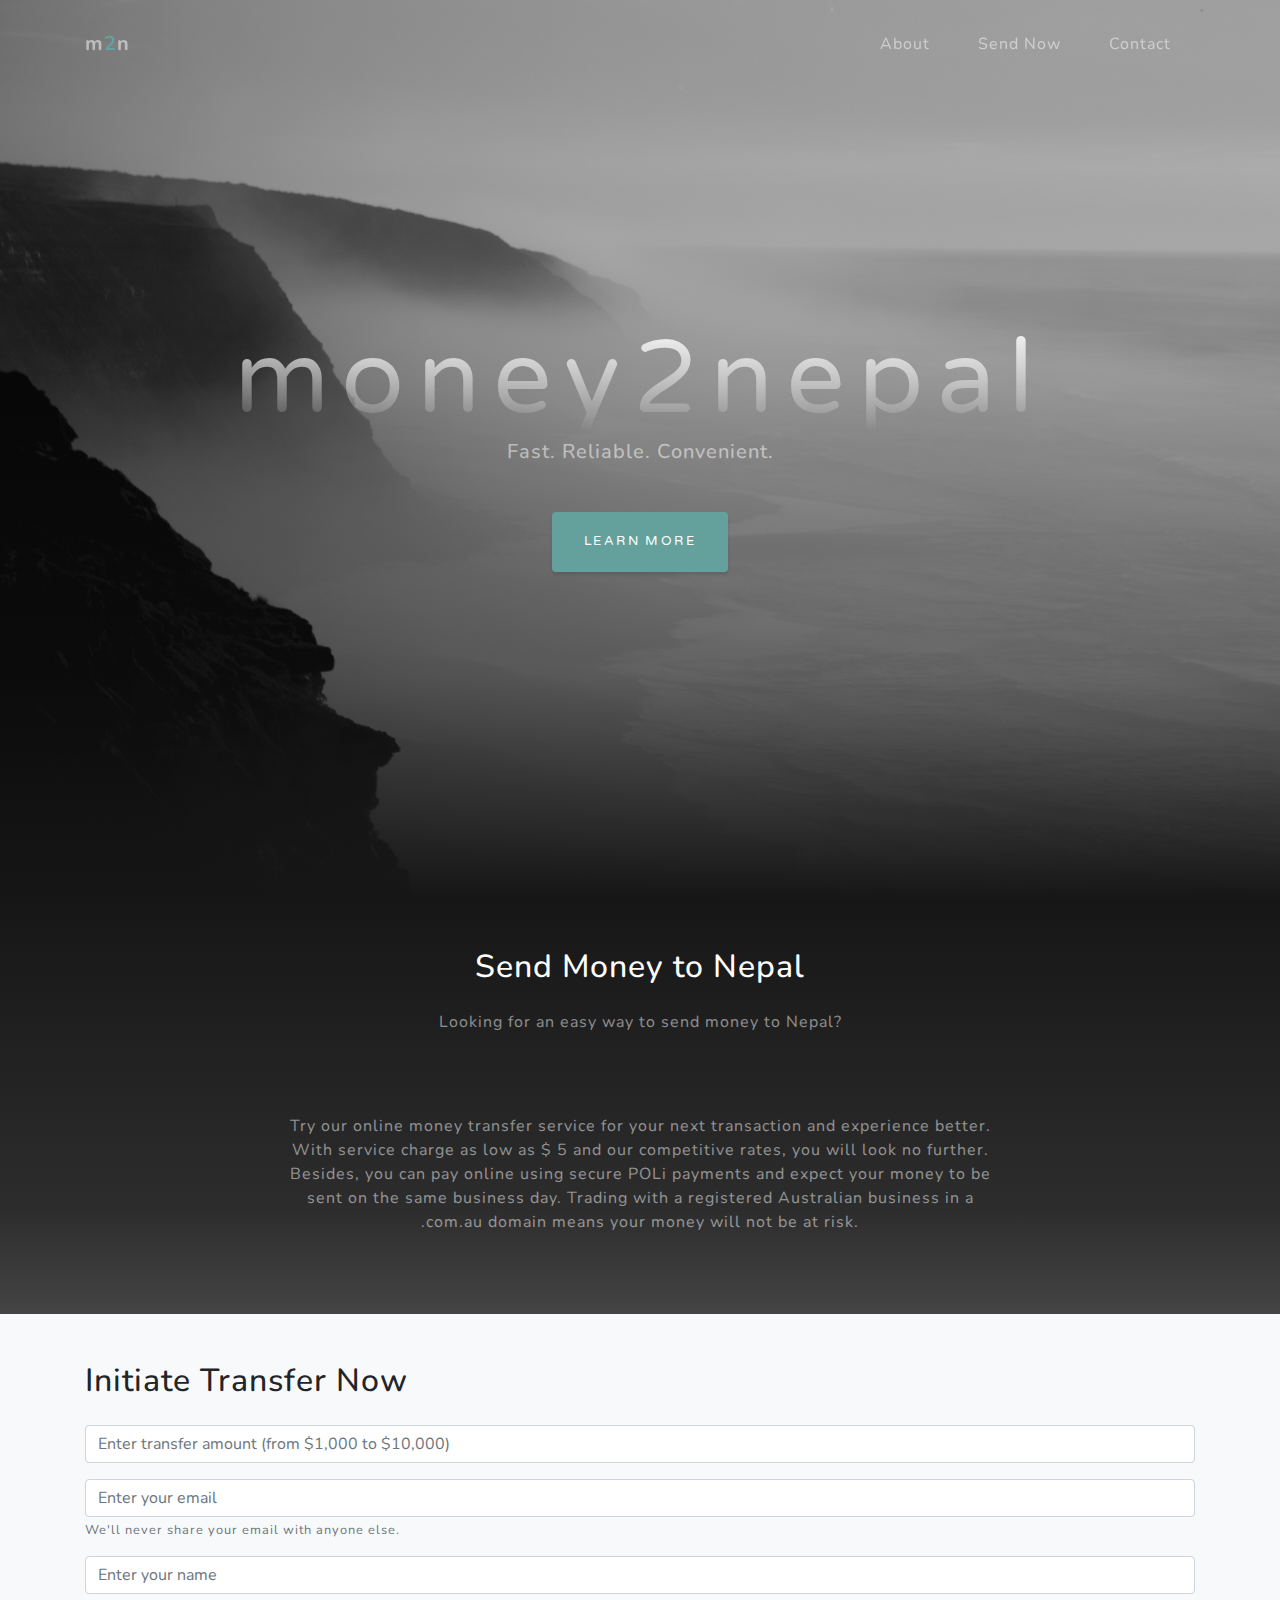
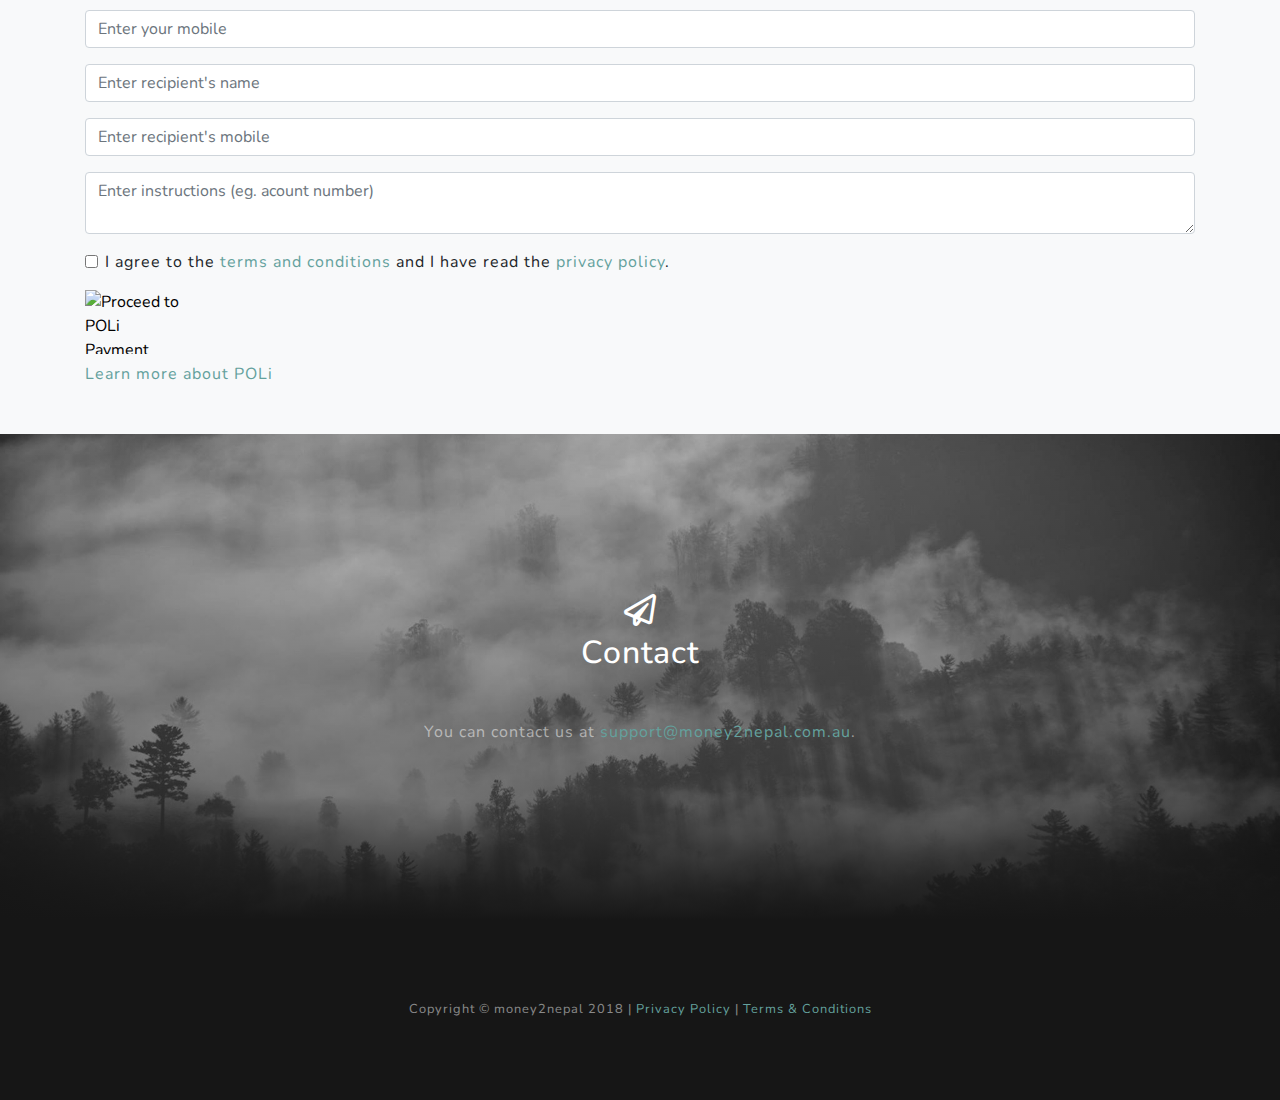
==== index.html @ 08f30dd0 "Order complete modal with order details displayed." ====
<!DOCTYPE html>
<html lang="en">

<head>

  <meta charset="utf-8">
  <meta name="viewport" content="width=device-width, initial-scale=1, shrink-to-fit=no">
  <meta name="description" content="">
  <meta name="author" content="">
  <title>money2nepal - Send money online</title>

  <!-- Bootstrap core CSS -->
  <link href="vendor/bootstrap/css/bootstrap.min.css" rel="stylesheet">

  <!-- Custom fonts for this template -->
  <link href="vendor/fontawesome-free/css/all.min.css" rel="stylesheet">
  <link href="https://fonts.googleapis.com/css?family=Varela+Round" rel="stylesheet">
  <link href="https://fonts.googleapis.com/css?family=Nunito:200,200i,300,300i,400,400i,600,600i,700,700i,800,800i,900,900i"
    rel="stylesheet">

  <!-- Custom styles for this template -->
  <link href="css/grayscale.min.css" rel="stylesheet">

</head>

<body id="page-top">

  <!-- Navigation -->
  <nav class="navbar navbar-expand-lg navbar-light fixed-top" id="mainNav">
    <div class="container">
      <a class="navbar-brand js-scroll-trigger" href="#page-top">m<span class="text-primary">2</span>n</a>
      <button class="navbar-toggler navbar-toggler-right" type="button" data-toggle="collapse" data-target="#navbarResponsive"
        aria-controls="navbarResponsive" aria-expanded="false" aria-label="Toggle navigation">
        Menu
        <i class="fas fa-bars"></i>
      </button>
      <div class="collapse navbar-collapse" id="navbarResponsive">
        <ul class="navbar-nav ml-auto">
          <li class="nav-item">
            <a class="nav-link js-scroll-trigger" href="#about">About</a>
          </li>
          <li class="nav-item">
            <a class="nav-link js-scroll-trigger" href="#sendnow">Send Now</a>
          </li>
          <li class="nav-item">
            <a class="nav-link js-scroll-trigger" href="#signup">Contact</a>
          </li>
        </ul>
      </div>
    </div>
  </nav>

  <!-- Header -->
  <header class="masthead">
    <div class="container d-flex h-100 align-items-center">
      <div class="mx-auto text-center">
        <h1 class="mx-auto my-0">money2nepal</h1>
        <h2 class="text-white-50 mx-auto mt-2 mb-5">Fast. Reliable. Convenient.</h2>
        <a href="#about" class="btn btn-primary js-scroll-trigger">Learn More</a>
      </div>
    </div>
  </header>

  <!-- About Section -->
  <section id="about" class="about-section text-center">
    <div class="container">
      <div class="row">
        <div class="col-lg-8 mx-auto">
          <h2 class="text-white mb-4">Send Money to Nepal</h2>
          <p class="text-white-50">Looking for an easy way to send money to Nepal?</p>
          <p class="text-white-50">Try our online money transfer service for your next transaction and experience better. With service charge as low
            as $
            <span id="serviceCharge"></span> and our competitive rates, you will look no further. Besides, you can pay online using secure POLi payments
            and expect your money to be sent on the same business day. Trading with a registered Australian business in a
            .com.au domain means your money will not be at risk.</p>
        </div>
      </div>
    </div>
  </section>

  <!-- Projects Section -->
  <section id="sendnow" class="projects-section bg-light">
    <div class="container">
      <h2 class="mb-4">Initiate Transfer Now</h2>
      <form id="transferForm" action="#">
        <div class="form-group">
          <!-- <label for="amount">Transfer amount (AUD)</label> -->
          <input type="number" required="Please enter the transfer amount." class="form-control" id="amount" aria-describedby="amountHelp"
            placeholder="Enter transfer amount (from $1,000 to $10,000)" min="1000" max="10000">
          <small id="amountHelp" class="form-text text-muted"></small>
        </div>
        <div class="form-group">
          <!-- <label for="email">Your email address</label> -->
          <input type="email" required="Please enter your email." class="form-control" id="email" aria-describedby="emailHelp" placeholder="Enter your email">
          <small id="emailHelp" class="form-text text-muted">We'll never share your email with anyone else.</small>
        </div>
        <div class="form-group">
          <!-- <label for="name">Your name</label> -->
          <input type="text" required="Please enter your name." class="form-control" id="name" placeholder="Enter your name">
        </div>
        <div class="form-group">
          <!-- <label for="mobile">Your mobile number</label> -->
          <input type="text" class="form-control" id="mobile" placeholder="Enter your mobile" required="Please enter your mobile."
            pattern="\d{10}" title="Mobile number must be 10 digits long.">
        </div>
        <div class="form-group">
          <!-- <label for="recipientName">Recipient name</label> -->
          <input type="text" required="Please enter recipient's name." class="form-control" id="recipientName" placeholder="Enter recipient's name">
        </div>
        <div class="form-group">
          <!-- <label for="recipientMobile">Recipient mobile number</label> -->
          <input type="text" class="form-control" id="recipientMobile" placeholder="Enter recipient's mobile" required="Please enter recipient's number."
            pattern="\d{10}" title="Mobile number must be 10 digits long.">
        </div>
        <div class="form-group">
          <!-- <label for="instructions">Transfer instructions (e.g. account number)</label> -->
          <textarea class="form-control" id="instructions" placeholder="Enter instructions (eg. acount number)"></textarea>
        </div>
        <div class="form-check mb-3">
          <input type="checkbox" class="form-check-input" id="declaration" required>
          <label class="form-check-label" for="declaration">I agree to the
            <a href="terms-and-conditions.html">terms and conditions</a>
            and I have read the
            <a href="privacy-policy.html">privacy policy</a>.</label>
        </div>
        <!-- <div class="form-group">
                <label class="image-radio">
                  <input type="radio" name="image_radio" value="2">
                  <img class="img-responsive" src="https://resources.apac.paywithpoli.com/poli-logo-37.png" width="79" height="50">
                </label>
              </div> -->
        <input id="buttonPOLi" class="zoom" type="image" src="https://resources.apac.paywithpoli.com/poli-logo-37.png" width="100"
          height="64" title="Proceed to POLi Payment" alt="Proceed to POLi Payment" />
        <br>
        <a href="https://www.polipayments.com/buy">Learn more about POLi</a>
      </form>
    </div>
  </section>

  <!-- Signup Section -->
  <section id="signup" class="signup-section">
    <div class="container">
      <div class="row">
        <div class="col-md-10 col-lg-8 mx-auto text-center">
          <i class="far fa-paper-plane fa-2x mb-2 text-white"></i>
          <h2 class="text-white mb-5">Contact</h2>
          <p class="text-white-50">You can contact us at
            <a href="mailto:support@money2nepal.com.au?Subject=Enquiry">support@money2nepal.com.au</a>.
          </p>
        </div>
      </div>
    </div>
  </section>

  <!-- Footer -->
  <footer class="bg-black small text-center text-white-50">
    <div class="container">
      Copyright &copy; money2nepal 2018 |
      <a href="privacy-policy.html">Privacy Policy</a>
      |
      <a href="terms-and-conditions.html">Terms &amp; Conditions</a>
    </div>
  </footer>


  <div class="modal" id="modalConfirmPayment" tabindex="-1" role="dialog">
    <div class="modal-dialog" role="document">
      <div class="modal-content">
        <div class="modal-header">
          <h5 class="modal-title">Review &amp; Confirm</h5>
          <button type="button" class="close" data-dismiss="modal" aria-label="Close">
            <span aria-hidden="true">&times;</span>
          </button>
        </div>
        <div class="modal-body">
          <h6>Transfer details:</h6>
          <ul>
            <li>
              <strong>Amount: </strong>
              <span class="reviewAmount"></span>
            </li>
            <li>
              <strong>Service Charge: </strong>
              <span class="reviewServiceCharge"></span>
            </li>
            <li>
              <strong>Rate: </strong>
              <span class="reviewRate"></span>
            </li>
            <li>
              <strong>Total: </strong>
              <span class="reviewTotal"></span>
            </li>
            <li>
              <strong>Sender: </strong>
              <span class="reviewName"></span>
            </li>
            <li>
              <strong>Sender mobile: </strong>
              <span class="reviewMobile"></span>
            </li>
            <li>
              <strong>Recipient: </strong>
              <span class="reviewRecipientName"></span>
            </li>
            <li>
              <strong>Recipient mobile: </strong>
              <span class="reviewRecipientMobile"></span>
            </li>
            <li>
              <strong>Instructions: </strong>
              <span class="reviewInstructions"></span>
            </li>
          </ul>
          <p>We will now take you to POLi payment to finalise the transaction.</p>
        </div>
        <div class="modal-footer">
          <button type="button" class="btn btn-primary" data-dismiss="modal" id="buttonPay">Proceed to Payment</button>
          <button type="button" class="btn btn-secondary" data-dismiss="modal" id="buttonCancelPay">Cancel</button>
        </div>
      </div>
    </div>
  </div>

  <div class="modal" id="modalPleaseWait" tabindex="-1" role="dialog" data-backdrop="static" data-keyboard="false">
    <div class="modal-dialog" role="document">
      <div class="modal-content">
        <div class="modal-header">
          <h5 class="modal-title">Please wait...</h5>
        </div>
        <div class="modal-body">
          <div class="loader" role="alert" aria-label="Loading spinner"></div>
        </div>
      </div>
    </div>
  </div>

  <div class="modal" id="modalOrderComplete" tabindex="-1" role="dialog" data-backdrop="static" data-keyboard="false">
    <div class="modal-dialog" role="document">
      <div class="modal-content">
        <div class="modal-header">
          <h5 class="modal-title">Order Complete</h5>
          <button type="button" class="close" data-dismiss="modal" aria-label="Close">
            <span aria-hidden="true">&times;</span>
          </button>
        </div>
        <div class="modal-body">
          <p>Thank you for your transaction with us. We will contact you shortly with an update.</p>
          <h6>Order details:</h6>
          <ul>
            <li>
              <strong>Order Receipt Number: </strong>
              <span class="reviewReceiptNumber"></span>
            </li>
            <li>
              <strong>Amount: </strong>
              <span class="reviewAmount"></span>
            </li>
            <li>
              <strong>Service Charge: </strong>
              <span class="reviewServiceCharge"></span>
            </li>
            <li>
              <strong>Rate: </strong>
              <span class="reviewRate"></span>
            </li>
            <li>
              <strong>Total: </strong>
              <span class="reviewTotal"></span>
            </li>
            <li>
              <strong>Sender: </strong>
              <span class="reviewName"></span>
            </li>
            <li>
              <strong>Sender mobile: </strong>
              <span class="reviewMobile"></span>
            </li>
            <li>
              <strong>Recipient: </strong>
              <span class="reviewRecipientName"></span>
            </li>
            <li>
              <strong>Recipient mobile: </strong>
              <span class="reviewRecipientMobile"></span>
            </li>
            <li>
              <strong>Instructions: </strong>
              <span class="reviewInstructions"></span>
            </li>
          </ul>
        </div>
        <div class="modal-footer">
          <button type="button" class="btn btn-primary" data-dismiss="modal">Ok</button>
        </div>
      </div>
    </div>
  </div>

  <div class="modal" id="modalFailure" tabindex="-1" role="dialog" data-backdrop="static" data-keyboard="false">
    <div class="modal-dialog" role="document">
      <div class="modal-content">
        <div class="modal-header">
          <h5 class="modal-title">Payment Failed</h5>
          <button type="button" class="close" data-dismiss="modal" aria-label="Close">
            <span aria-hidden="true">&times;</span>
          </button>
        </div>
        <div class="modal-body">
          <p>Sorry, we noticed that the payment has failed. We would be so happy if you tried again.</p>
        </div>
        <div class="modal-footer">
          <button type="button" class="btn btn-primary" data-dismiss="modal">Ok</button>
        </div>
      </div>
    </div>
  </div>

  <div class="modal" id="modalCancelled" tabindex="-1" role="dialog" data-backdrop="static" data-keyboard="false">
    <div class="modal-dialog" role="document">
      <div class="modal-content">
        <div class="modal-header">
          <h5 class="modal-title">Payment Cancelled</h5>
          <button type="button" class="close" data-dismiss="modal" aria-label="Close">
            <span aria-hidden="true">&times;</span>
          </button>
        </div>
        <div class="modal-body">
          <p>It seems like you cancelled the transaction. We hope you use our service in the future.</p>
        </div>
        <div class="modal-footer">
          <button type="button" class="btn btn-primary" data-dismiss="modal">Ok</button>
        </div>
      </div>
    </div>
  </div>

  <!-- Bootstrap core JavaScript -->
  <script src="vendor/jquery/jquery.min.js"></script>
  <script src="vendor/bootstrap/js/bootstrap.bundle.min.js"></script>

  <!-- Plugin JavaScript -->
  <script src="vendor/jquery-easing/jquery.easing.min.js"></script>

  <!-- Custom scripts for this template -->
  <script src="js/grayscale.min.js"></script>

</body>

</html>
---- vendor/fontawesome-free/css/all.min.css ----
/*!
 * Font Awesome Free 5.2.0 by @fontawesome - https://fontawesome.com
 * License - https://fontawesome.com/license (Icons: CC BY 4.0, Fonts: SIL OFL 1.1, Code: MIT License)
 */
.fa,.fab,.fal,.far,.fas{-moz-osx-font-smoothing:grayscale;-webkit-font-smoothing:antialiased;display:inline-block;font-style:normal;font-variant:normal;text-rendering:auto;line-height:1}.fa-lg{font-size:1.33333em;line-height:.75em;vertical-align:-.0667em}.fa-xs{font-size:.75em}.fa-sm{font-size:.875em}.fa-1x{font-size:1em}.fa-2x{font-size:2em}.fa-3x{font-size:3em}.fa-4x{font-size:4em}.fa-5x{font-size:5em}.fa-6x{font-size:6em}.fa-7x{font-size:7em}.fa-8x{font-size:8em}.fa-9x{font-size:9em}.fa-10x{font-size:10em}.fa-fw{text-align:center;width:1.25em}.fa-ul{list-style-type:none;margin-left:2.5em;padding-left:0}.fa-ul>li{position:relative}.fa-li{left:-2em;position:absolute;text-align:center;width:2em;line-height:inherit}.fa-border{border:.08em solid #eee;border-radius:.1em;padding:.2em .25em .15em}.fa-pull-left{float:left}.fa-pull-right{float:right}.fa.fa-pull-left,.fab.fa-pull-left,.fal.fa-pull-left,.far.fa-pull-left,.fas.fa-pull-left{margin-right:.3em}.fa.fa-pull-right,.fab.fa-pull-right,.fal.fa-pull-right,.far.fa-pull-right,.fas.fa-pull-right{margin-left:.3em}.fa-spin{animation:a 2s infinite linear}.fa-pulse{animation:a 1s infinite steps(8)}@keyframes a{0%{transform:rotate(0deg)}to{transform:rotate(1turn)}}.fa-rotate-90{-ms-filter:"progid:DXImageTransform.Microsoft.BasicImage(rotation=1)";transform:rotate(90deg)}.fa-rotate-180{-ms-filter:"progid:DXImageTransform.Microsoft.BasicImage(rotation=2)";transform:rotate(180deg)}.fa-rotate-270{-ms-filter:"progid:DXImageTransform.Microsoft.BasicImage(rotation=3)";transform:rotate(270deg)}.fa-flip-horizontal{-ms-filter:"progid:DXImageTransform.Microsoft.BasicImage(rotation=0, mirror=1)";transform:scaleX(-1)}.fa-flip-vertical{transform:scaleY(-1)}.fa-flip-horizontal.fa-flip-vertical,.fa-flip-vertical{-ms-filter:"progid:DXImageTransform.Microsoft.BasicImage(rotation=2, mirror=1)"}.fa-flip-horizontal.fa-flip-vertical{transform:scale(-1)}:root .fa-flip-horizontal,:root .fa-flip-vertical,:root .fa-rotate-90,:root .fa-rotate-180,:root .fa-rotate-270{-webkit-filter:none;filter:none}.fa-stack{display:inline-block;height:2em;line-height:2em;position:relative;vertical-align:middle;width:2em}.fa-stack-1x,.fa-stack-2x{left:0;position:absolute;text-align:center;width:100%}.fa-stack-1x{line-height:inherit}.fa-stack-2x{font-size:2em}.fa-inverse{color:#fff}.fa-500px:before{content:"\f26e"}.fa-accessible-icon:before{content:"\f368"}.fa-accusoft:before{content:"\f369"}.fa-address-book:before{content:"\f2b9"}.fa-address-card:before{content:"\f2bb"}.fa-adjust:before{content:"\f042"}.fa-adn:before{content:"\f170"}.fa-adversal:before{content:"\f36a"}.fa-affiliatetheme:before{content:"\f36b"}.fa-air-freshener:before{content:"\f5d0"}.fa-algolia:before{content:"\f36c"}.fa-align-center:before{content:"\f037"}.fa-align-justify:before{content:"\f039"}.fa-align-left:before{content:"\f036"}.fa-align-right:before{content:"\f038"}.fa-allergies:before{content:"\f461"}.fa-amazon:before{content:"\f270"}.fa-amazon-pay:before{content:"\f42c"}.fa-ambulance:before{content:"\f0f9"}.fa-american-sign-language-interpreting:before{content:"\f2a3"}.fa-amilia:before{content:"\f36d"}.fa-anchor:before{content:"\f13d"}.fa-android:before{content:"\f17b"}.fa-angellist:before{content:"\f209"}.fa-angle-double-down:before{content:"\f103"}.fa-angle-double-left:before{content:"\f100"}.fa-angle-double-right:before{content:"\f101"}.fa-angle-double-up:before{content:"\f102"}.fa-angle-down:before{content:"\f107"}.fa-angle-left:before{content:"\f104"}.fa-angle-right:before{content:"\f105"}.fa-angle-up:before{content:"\f106"}.fa-angry:before{content:"\f556"}.fa-angrycreative:before{content:"\f36e"}.fa-angular:before{content:"\f420"}.fa-app-store:before{content:"\f36f"}.fa-app-store-ios:before{content:"\f370"}.fa-apper:before{content:"\f371"}.fa-apple:before{content:"\f179"}.fa-apple-alt:before{content:"\f5d1"}.fa-apple-pay:before{content:"\f415"}.fa-archive:before{content:"\f187"}.fa-archway:before{content:"\f557"}.fa-arrow-alt-circle-down:before{content:"\f358"}.fa-arrow-alt-circle-left:before{content:"\f359"}.fa-arrow-alt-circle-right:before{content:"\f35a"}.fa-arrow-alt-circle-up:before{content:"\f35b"}.fa-arrow-circle-down:before{content:"\f0ab"}.fa-arrow-circle-left:before{content:"\f0a8"}.fa-arrow-circle-right:before{content:"\f0a9"}.fa-arrow-circle-up:before{content:"\f0aa"}.fa-arrow-down:before{content:"\f063"}.fa-arrow-left:before{content:"\f060"}.fa-arrow-right:before{content:"\f061"}.fa-arrow-up:before{content:"\f062"}.fa-arrows-alt:before{content:"\f0b2"}.fa-arrows-alt-h:before{content:"\f337"}.fa-arrows-alt-v:before{content:"\f338"}.fa-assistive-listening-systems:before{content:"\f2a2"}.fa-asterisk:before{content:"\f069"}.fa-asymmetrik:before{content:"\f372"}.fa-at:before{content:"\f1fa"}.fa-atlas:before{content:"\f558"}.fa-atom:before{content:"\f5d2"}.fa-audible:before{content:"\f373"}.fa-audio-description:before{content:"\f29e"}.fa-autoprefixer:before{content:"\f41c"}.fa-avianex:before{content:"\f374"}.fa-aviato:before{content:"\f421"}.fa-award:before{content:"\f559"}.fa-aws:before{content:"\f375"}.fa-backspace:before{content:"\f55a"}.fa-backward:before{content:"\f04a"}.fa-balance-scale:before{content:"\f24e"}.fa-ban:before{content:"\f05e"}.fa-band-aid:before{content:"\f462"}.fa-bandcamp:before{content:"\f2d5"}.fa-barcode:before{content:"\f02a"}.fa-bars:before{content:"\f0c9"}.fa-baseball-ball:before{content:"\f433"}.fa-basketball-ball:before{content:"\f434"}.fa-bath:before{content:"\f2cd"}.fa-battery-empty:before{content:"\f244"}.fa-battery-full:before{content:"\f240"}.fa-battery-half:before{content:"\f242"}.fa-battery-quarter:before{content:"\f243"}.fa-battery-three-quarters:before{content:"\f241"}.fa-bed:before{content:"\f236"}.fa-beer:before{content:"\f0fc"}.fa-behance:before{content:"\f1b4"}.fa-behance-square:before{content:"\f1b5"}.fa-bell:before{content:"\f0f3"}.fa-bell-slash:before{content:"\f1f6"}.fa-bezier-curve:before{content:"\f55b"}.fa-bicycle:before{content:"\f206"}.fa-bimobject:before{content:"\f378"}.fa-binoculars:before{content:"\f1e5"}.fa-birthday-cake:before{content:"\f1fd"}.fa-bitbucket:before{content:"\f171"}.fa-bitcoin:before{content:"\f379"}.fa-bity:before{content:"\f37a"}.fa-black-tie:before{content:"\f27e"}.fa-blackberry:before{content:"\f37b"}.fa-blender:before{content:"\f517"}.fa-blind:before{content:"\f29d"}.fa-blogger:before{content:"\f37c"}.fa-blogger-b:before{content:"\f37d"}.fa-bluetooth:before{content:"\f293"}.fa-bluetooth-b:before{content:"\f294"}.fa-bold:before{content:"\f032"}.fa-bolt:before{content:"\f0e7"}.fa-bomb:before{content:"\f1e2"}.fa-bone:before{content:"\f5d7"}.fa-bong:before{content:"\f55c"}.fa-book:before{content:"\f02d"}.fa-book-open:before{content:"\f518"}.fa-book-reader:before{content:"\f5da"}.fa-bookmark:before{content:"\f02e"}.fa-bowling-ball:before{content:"\f436"}.fa-box:before{content:"\f466"}.fa-box-open:before{content:"\f49e"}.fa-boxes:before{content:"\f468"}.fa-braille:before{content:"\f2a1"}.fa-brain:before{content:"\f5dc"}.fa-briefcase:before{content:"\f0b1"}.fa-briefcase-medical:before{content:"\f469"}.fa-broadcast-tower:before{content:"\f519"}.fa-broom:before{content:"\f51a"}.fa-brush:before{content:"\f55d"}.fa-btc:before{content:"\f15a"}.fa-bug:before{content:"\f188"}.fa-building:before{content:"\f1ad"}.fa-bullhorn:before{content:"\f0a1"}.fa-bullseye:before{content:"\f140"}.fa-burn:before{content:"\f46a"}.fa-buromobelexperte:before{content:"\f37f"}.fa-bus:before{content:"\f207"}.fa-bus-alt:before{content:"\f55e"}.fa-buysellads:before{content:"\f20d"}.fa-calculator:before{content:"\f1ec"}.fa-calendar:before{content:"\f133"}.fa-calendar-alt:before{content:"\f073"}.fa-calendar-check:before{content:"\f274"}.fa-calendar-minus:before{content:"\f272"}.fa-calendar-plus:before{content:"\f271"}.fa-calendar-times:before{content:"\f273"}.fa-camera:before{content:"\f030"}.fa-camera-retro:before{content:"\f083"}.fa-cannabis:before{content:"\f55f"}.fa-capsules:before{content:"\f46b"}.fa-car:before{content:"\f1b9"}.fa-car-alt:before{content:"\f5de"}.fa-car-battery:before{content:"\f5df"}.fa-car-crash:before{content:"\f5e1"}.fa-car-side:before{content:"\f5e4"}.fa-caret-down:before{content:"\f0d7"}.fa-caret-left:before{content:"\f0d9"}.fa-caret-right:before{content:"\f0da"}.fa-caret-square-down:before{content:"\f150"}.fa-caret-square-left:before{content:"\f191"}.fa-caret-square-right:before{content:"\f152"}.fa-caret-square-up:before{content:"\f151"}.fa-caret-up:before{content:"\f0d8"}.fa-cart-arrow-down:before{content:"\f218"}.fa-cart-plus:before{content:"\f217"}.fa-cc-amazon-pay:before{content:"\f42d"}.fa-cc-amex:before{content:"\f1f3"}.fa-cc-apple-pay:before{content:"\f416"}.fa-cc-diners-club:before{content:"\f24c"}.fa-cc-discover:before{content:"\f1f2"}.fa-cc-jcb:before{content:"\f24b"}.fa-cc-mastercard:before{content:"\f1f1"}.fa-cc-paypal:before{content:"\f1f4"}.fa-cc-stripe:before{content:"\f1f5"}.fa-cc-visa:before{content:"\f1f0"}.fa-centercode:before{content:"\f380"}.fa-certificate:before{content:"\f0a3"}.fa-chalkboard:before{content:"\f51b"}.fa-chalkboard-teacher:before{content:"\f51c"}.fa-charging-station:before{content:"\f5e7"}.fa-chart-area:before{content:"\f1fe"}.fa-chart-bar:before{content:"\f080"}.fa-chart-line:before{content:"\f201"}.fa-chart-pie:before{content:"\f200"}.fa-check:before{content:"\f00c"}.fa-check-circle:before{content:"\f058"}.fa-check-double:before{content:"\f560"}.fa-check-square:before{content:"\f14a"}.fa-chess:before{content:"\f439"}.fa-chess-bishop:before{content:"\f43a"}.fa-chess-board:before{content:"\f43c"}.fa-chess-king:before{content:"\f43f"}.fa-chess-knight:before{content:"\f441"}.fa-chess-pawn:before{content:"\f443"}.fa-chess-queen:before{content:"\f445"}.fa-chess-rook:before{content:"\f447"}.fa-chevron-circle-down:before{content:"\f13a"}.fa-chevron-circle-left:before{content:"\f137"}.fa-chevron-circle-right:before{content:"\f138"}.fa-chevron-circle-up:before{content:"\f139"}.fa-chevron-down:before{content:"\f078"}.fa-chevron-left:before{content:"\f053"}.fa-chevron-right:before{content:"\f054"}.fa-chevron-up:before{content:"\f077"}.fa-child:before{content:"\f1ae"}.fa-chrome:before{content:"\f268"}.fa-church:before{content:"\f51d"}.fa-circle:before{content:"\f111"}.fa-circle-notch:before{content:"\f1ce"}.fa-clipboard:before{content:"\f328"}.fa-clipboard-check:before{content:"\f46c"}.fa-clipboard-list:before{content:"\f46d"}.fa-clock:before{content:"\f017"}.fa-clone:before{content:"\f24d"}.fa-closed-captioning:before{content:"\f20a"}.fa-cloud:before{content:"\f0c2"}.fa-cloud-download-alt:before{content:"\f381"}.fa-cloud-upload-alt:before{content:"\f382"}.fa-cloudscale:before{content:"\f383"}.fa-cloudsmith:before{content:"\f384"}.fa-cloudversify:before{content:"\f385"}.fa-cocktail:before{content:"\f561"}.fa-code:before{content:"\f121"}.fa-code-branch:before{content:"\f126"}.fa-codepen:before{content:"\f1cb"}.fa-codiepie:before{content:"\f284"}.fa-coffee:before{content:"\f0f4"}.fa-cog:before{content:"\f013"}.fa-cogs:before{content:"\f085"}.fa-coins:before{content:"\f51e"}.fa-columns:before{content:"\f0db"}.fa-comment:before{content:"\f075"}.fa-comment-alt:before{content:"\f27a"}.fa-comment-dots:before{content:"\f4ad"}.fa-comment-slash:before{content:"\f4b3"}.fa-comments:before{content:"\f086"}.fa-compact-disc:before{content:"\f51f"}.fa-compass:before{content:"\f14e"}.fa-compress:before{content:"\f066"}.fa-concierge-bell:before{content:"\f562"}.fa-connectdevelop:before{content:"\f20e"}.fa-contao:before{content:"\f26d"}.fa-cookie:before{content:"\f563"}.fa-cookie-bite:before{content:"\f564"}.fa-copy:before{content:"\f0c5"}.fa-copyright:before{content:"\f1f9"}.fa-couch:before{content:"\f4b8"}.fa-cpanel:before{content:"\f388"}.fa-creative-commons:before{content:"\f25e"}.fa-creative-commons-by:before{content:"\f4e7"}.fa-creative-commons-nc:before{content:"\f4e8"}.fa-creative-commons-nc-eu:before{content:"\f4e9"}.fa-creative-commons-nc-jp:before{content:"\f4ea"}.fa-creative-commons-nd:before{content:"\f4eb"}.fa-creative-commons-pd:before{content:"\f4ec"}.fa-creative-commons-pd-alt:before{content:"\f4ed"}.fa-creative-commons-remix:before{content:"\f4ee"}.fa-creative-commons-sa:before{content:"\f4ef"}.fa-creative-commons-sampling:before{content:"\f4f0"}.fa-creative-commons-sampling-plus:before{content:"\f4f1"}.fa-creative-commons-share:before{content:"\f4f2"}.fa-credit-card:before{content:"\f09d"}.fa-crop:before{content:"\f125"}.fa-crop-alt:before{content:"\f565"}.fa-crosshairs:before{content:"\f05b"}.fa-crow:before{content:"\f520"}.fa-crown:before{content:"\f521"}.fa-css3:before{content:"\f13c"}.fa-css3-alt:before{content:"\f38b"}.fa-cube:before{content:"\f1b2"}.fa-cubes:before{content:"\f1b3"}.fa-cut:before{content:"\f0c4"}.fa-cuttlefish:before{content:"\f38c"}.fa-d-and-d:before{content:"\f38d"}.fa-dashcube:before{content:"\f210"}.fa-database:before{content:"\f1c0"}.fa-deaf:before{content:"\f2a4"}.fa-delicious:before{content:"\f1a5"}.fa-deploydog:before{content:"\f38e"}.fa-deskpro:before{content:"\f38f"}.fa-desktop:before{content:"\f108"}.fa-deviantart:before{content:"\f1bd"}.fa-diagnoses:before{content:"\f470"}.fa-dice:before{content:"\f522"}.fa-dice-five:before{content:"\f523"}.fa-dice-four:before{content:"\f524"}.fa-dice-one:before{content:"\f525"}.fa-dice-six:before{content:"\f526"}.fa-dice-three:before{content:"\f527"}.fa-dice-two:before{content:"\f528"}.fa-digg:before{content:"\f1a6"}.fa-digital-ocean:before{content:"\f391"}.fa-digital-tachograph:before{content:"\f566"}.fa-directions:before{content:"\f5eb"}.fa-discord:before{content:"\f392"}.fa-discourse:before{content:"\f393"}.fa-divide:before{content:"\f529"}.fa-dizzy:before{content:"\f567"}.fa-dna:before{content:"\f471"}.fa-dochub:before{content:"\f394"}.fa-docker:before{content:"\f395"}.fa-dollar-sign:before{content:"\f155"}.fa-dolly:before{content:"\f472"}.fa-dolly-flatbed:before{content:"\f474"}.fa-donate:before{content:"\f4b9"}.fa-door-closed:before{content:"\f52a"}.fa-door-open:before{content:"\f52b"}.fa-dot-circle:before{content:"\f192"}.fa-dove:before{content:"\f4ba"}.fa-download:before{content:"\f019"}.fa-draft2digital:before{content:"\f396"}.fa-drafting-compass:before{content:"\f568"}.fa-draw-polygon:before{content:"\f5ee"}.fa-dribbble:before{content:"\f17d"}.fa-dribbble-square:before{content:"\f397"}.fa-dropbox:before{content:"\f16b"}.fa-drum:before{content:"\f569"}.fa-drum-steelpan:before{content:"\f56a"}.fa-drupal:before{content:"\f1a9"}.fa-dumbbell:before{content:"\f44b"}.fa-dyalog:before{content:"\f399"}.fa-earlybirds:before{content:"\f39a"}.fa-ebay:before{content:"\f4f4"}.fa-edge:before{content:"\f282"}.fa-edit:before{content:"\f044"}.fa-eject:before{content:"\f052"}.fa-elementor:before{content:"\f430"}.fa-ellipsis-h:before{content:"\f141"}.fa-ellipsis-v:before{content:"\f142"}.fa-ello:before{content:"\f5f1"}.fa-ember:before{content:"\f423"}.fa-empire:before{content:"\f1d1"}.fa-envelope:before{content:"\f0e0"}.fa-envelope-open:before{content:"\f2b6"}.fa-envelope-square:before{content:"\f199"}.fa-envira:before{content:"\f299"}.fa-equals:before{content:"\f52c"}.fa-eraser:before{content:"\f12d"}.fa-erlang:before{content:"\f39d"}.fa-ethereum:before{content:"\f42e"}.fa-etsy:before{content:"\f2d7"}.fa-euro-sign:before{content:"\f153"}.fa-exchange-alt:before{content:"\f362"}.fa-exclamation:before{content:"\f12a"}.fa-exclamation-circle:before{content:"\f06a"}.fa-exclamation-triangle:before{content:"\f071"}.fa-expand:before{content:"\f065"}.fa-expand-arrows-alt:before{content:"\f31e"}.fa-expeditedssl:before{content:"\f23e"}.fa-external-link-alt:before{content:"\f35d"}.fa-external-link-square-alt:before{content:"\f360"}.fa-eye:before{content:"\f06e"}.fa-eye-dropper:before{content:"\f1fb"}.fa-eye-slash:before{content:"\f070"}.fa-facebook:before{content:"\f09a"}.fa-facebook-f:before{content:"\f39e"}.fa-facebook-messenger:before{content:"\f39f"}.fa-facebook-square:before{content:"\f082"}.fa-fast-backward:before{content:"\f049"}.fa-fast-forward:before{content:"\f050"}.fa-fax:before{content:"\f1ac"}.fa-feather:before{content:"\f52d"}.fa-feather-alt:before{content:"\f56b"}.fa-female:before{content:"\f182"}.fa-fighter-jet:before{content:"\f0fb"}.fa-file:before{content:"\f15b"}.fa-file-alt:before{content:"\f15c"}.fa-file-archive:before{content:"\f1c6"}.fa-file-audio:before{content:"\f1c7"}.fa-file-code:before{content:"\f1c9"}.fa-file-contract:before{content:"\f56c"}.fa-file-download:before{content:"\f56d"}.fa-file-excel:before{content:"\f1c3"}.fa-file-export:before{content:"\f56e"}.fa-file-image:before{content:"\f1c5"}.fa-file-import:before{content:"\f56f"}.fa-file-invoice:before{content:"\f570"}.fa-file-invoice-dollar:before{content:"\f571"}.fa-file-medical:before{content:"\f477"}.fa-file-medical-alt:before{content:"\f478"}.fa-file-pdf:before{content:"\f1c1"}.fa-file-powerpoint:before{content:"\f1c4"}.fa-file-prescription:before{content:"\f572"}.fa-file-signature:before{content:"\f573"}.fa-file-upload:before{content:"\f574"}.fa-file-video:before{content:"\f1c8"}.fa-file-word:before{content:"\f1c2"}.fa-fill:before{content:"\f575"}.fa-fill-drip:before{content:"\f576"}.fa-film:before{content:"\f008"}.fa-filter:before{content:"\f0b0"}.fa-fingerprint:before{content:"\f577"}.fa-fire:before{content:"\f06d"}.fa-fire-extinguisher:before{content:"\f134"}.fa-firefox:before{content:"\f269"}.fa-first-aid:before{content:"\f479"}.fa-first-order:before{content:"\f2b0"}.fa-first-order-alt:before{content:"\f50a"}.fa-firstdraft:before{content:"\f3a1"}.fa-fish:before{content:"\f578"}.fa-flag:before{content:"\f024"}.fa-flag-checkered:before{content:"\f11e"}.fa-flask:before{content:"\f0c3"}.fa-flickr:before{content:"\f16e"}.fa-flipboard:before{content:"\f44d"}.fa-flushed:before{content:"\f579"}.fa-fly:before{content:"\f417"}.fa-folder:before{content:"\f07b"}.fa-folder-open:before{content:"\f07c"}.fa-font:before{content:"\f031"}.fa-font-awesome:before{content:"\f2b4"}.fa-font-awesome-alt:before{content:"\f35c"}.fa-font-awesome-flag:before{content:"\f425"}.fa-font-awesome-logo-full:before{content:"\f4e6"}.fa-fonticons:before{content:"\f280"}.fa-fonticons-fi:before{content:"\f3a2"}.fa-football-ball:before{content:"\f44e"}.fa-fort-awesome:before{content:"\f286"}.fa-fort-awesome-alt:before{content:"\f3a3"}.fa-forumbee:before{content:"\f211"}.fa-forward:before{content:"\f04e"}.fa-foursquare:before{content:"\f180"}.fa-free-code-camp:before{content:"\f2c5"}.fa-freebsd:before{content:"\f3a4"}.fa-frog:before{content:"\f52e"}.fa-frown:before{content:"\f119"}.fa-frown-open:before{content:"\f57a"}.fa-fulcrum:before{content:"\f50b"}.fa-futbol:before{content:"\f1e3"}.fa-galactic-republic:before{content:"\f50c"}.fa-galactic-senate:before{content:"\f50d"}.fa-gamepad:before{content:"\f11b"}.fa-gas-pump:before{content:"\f52f"}.fa-gavel:before{content:"\f0e3"}.fa-gem:before{content:"\f3a5"}.fa-genderless:before{content:"\f22d"}.fa-get-pocket:before{content:"\f265"}.fa-gg:before{content:"\f260"}.fa-gg-circle:before{content:"\f261"}.fa-gift:before{content:"\f06b"}.fa-git:before{content:"\f1d3"}.fa-git-square:before{content:"\f1d2"}.fa-github:before{content:"\f09b"}.fa-github-alt:before{content:"\f113"}.fa-github-square:before{content:"\f092"}.fa-gitkraken:before{content:"\f3a6"}.fa-gitlab:before{content:"\f296"}.fa-gitter:before{content:"\f426"}.fa-glass-martini:before{content:"\f000"}.fa-glass-martini-alt:before{content:"\f57b"}.fa-glasses:before{content:"\f530"}.fa-glide:before{content:"\f2a5"}.fa-glide-g:before{content:"\f2a6"}.fa-globe:before{content:"\f0ac"}.fa-globe-africa:before{content:"\f57c"}.fa-globe-americas:before{content:"\f57d"}.fa-globe-asia:before{content:"\f57e"}.fa-gofore:before{content:"\f3a7"}.fa-golf-ball:before{content:"\f450"}.fa-goodreads:before{content:"\f3a8"}.fa-goodreads-g:before{content:"\f3a9"}.fa-google:before{content:"\f1a0"}.fa-google-drive:before{content:"\f3aa"}.fa-google-play:before{content:"\f3ab"}.fa-google-plus:before{content:"\f2b3"}.fa-google-plus-g:before{content:"\f0d5"}.fa-google-plus-square:before{content:"\f0d4"}.fa-google-wallet:before{content:"\f1ee"}.fa-graduation-cap:before{content:"\f19d"}.fa-gratipay:before{content:"\f184"}.fa-grav:before{content:"\f2d6"}.fa-greater-than:before{content:"\f531"}.fa-greater-than-equal:before{content:"\f532"}.fa-grimace:before{content:"\f57f"}.fa-grin:before{content:"\f580"}.fa-grin-alt:before{content:"\f581"}.fa-grin-beam:before{content:"\f582"}.fa-grin-beam-sweat:before{content:"\f583"}.fa-grin-hearts:before{content:"\f584"}.fa-grin-squint:before{content:"\f585"}.fa-grin-squint-tears:before{content:"\f586"}.fa-grin-stars:before{content:"\f587"}.fa-grin-tears:before{content:"\f588"}.fa-grin-tongue:before{content:"\f589"}.fa-grin-tongue-squint:before{content:"\f58a"}.fa-grin-tongue-wink:before{content:"\f58b"}.fa-grin-wink:before{content:"\f58c"}.fa-grip-horizontal:before{content:"\f58d"}.fa-grip-vertical:before{content:"\f58e"}.fa-gripfire:before{content:"\f3ac"}.fa-grunt:before{content:"\f3ad"}.fa-gulp:before{content:"\f3ae"}.fa-h-square:before{content:"\f0fd"}.fa-hacker-news:before{content:"\f1d4"}.fa-hacker-news-square:before{content:"\f3af"}.fa-hackerrank:before{content:"\f5f7"}.fa-hand-holding:before{content:"\f4bd"}.fa-hand-holding-heart:before{content:"\f4be"}.fa-hand-holding-usd:before{content:"\f4c0"}.fa-hand-lizard:before{content:"\f258"}.fa-hand-paper:before{content:"\f256"}.fa-hand-peace:before{content:"\f25b"}.fa-hand-point-down:before{content:"\f0a7"}.fa-hand-point-left:before{content:"\f0a5"}.fa-hand-point-right:before{content:"\f0a4"}.fa-hand-point-up:before{content:"\f0a6"}.fa-hand-pointer:before{content:"\f25a"}.fa-hand-rock:before{content:"\f255"}.fa-hand-scissors:before{content:"\f257"}.fa-hand-spock:before{content:"\f259"}.fa-hands:before{content:"\f4c2"}.fa-hands-helping:before{content:"\f4c4"}.fa-handshake:before{content:"\f2b5"}.fa-hashtag:before{content:"\f292"}.fa-hdd:before{content:"\f0a0"}.fa-heading:before{content:"\f1dc"}.fa-headphones:before{content:"\f025"}.fa-headphones-alt:before{content:"\f58f"}.fa-headset:before{content:"\f590"}.fa-heart:before{content:"\f004"}.fa-heartbeat:before{content:"\f21e"}.fa-helicopter:before{content:"\f533"}.fa-highlighter:before{content:"\f591"}.fa-hips:before{content:"\f452"}.fa-hire-a-helper:before{content:"\f3b0"}.fa-history:before{content:"\f1da"}.fa-hockey-puck:before{content:"\f453"}.fa-home:before{content:"\f015"}.fa-hooli:before{content:"\f427"}.fa-hornbill:before{content:"\f592"}.fa-hospital:before{content:"\f0f8"}.fa-hospital-alt:before{content:"\f47d"}.fa-hospital-symbol:before{content:"\f47e"}.fa-hot-tub:before{content:"\f593"}.fa-hotel:before{content:"\f594"}.fa-hotjar:before{content:"\f3b1"}.fa-hourglass:before{content:"\f254"}.fa-hourglass-end:before{content:"\f253"}.fa-hourglass-half:before{content:"\f252"}.fa-hourglass-start:before{content:"\f251"}.fa-houzz:before{content:"\f27c"}.fa-html5:before{content:"\f13b"}.fa-hubspot:before{content:"\f3b2"}.fa-i-cursor:before{content:"\f246"}.fa-id-badge:before{content:"\f2c1"}.fa-id-card:before{content:"\f2c2"}.fa-id-card-alt:before{content:"\f47f"}.fa-image:before{content:"\f03e"}.fa-images:before{content:"\f302"}.fa-imdb:before{content:"\f2d8"}.fa-inbox:before{content:"\f01c"}.fa-indent:before{content:"\f03c"}.fa-industry:before{content:"\f275"}.fa-infinity:before{content:"\f534"}.fa-info:before{content:"\f129"}.fa-info-circle:before{content:"\f05a"}.fa-instagram:before{content:"\f16d"}.fa-internet-explorer:before{content:"\f26b"}.fa-ioxhost:before{content:"\f208"}.fa-italic:before{content:"\f033"}.fa-itunes:before{content:"\f3b4"}.fa-itunes-note:before{content:"\f3b5"}.fa-java:before{content:"\f4e4"}.fa-jedi-order:before{content:"\f50e"}.fa-jenkins:before{content:"\f3b6"}.fa-joget:before{content:"\f3b7"}.fa-joint:before{content:"\f595"}.fa-joomla:before{content:"\f1aa"}.fa-js:before{content:"\f3b8"}.fa-js-square:before{content:"\f3b9"}.fa-jsfiddle:before{content:"\f1cc"}.fa-kaggle:before{content:"\f5fa"}.fa-key:before{content:"\f084"}.fa-keybase:before{content:"\f4f5"}.fa-keyboard:before{content:"\f11c"}.fa-keycdn:before{content:"\f3ba"}.fa-kickstarter:before{content:"\f3bb"}.fa-kickstarter-k:before{content:"\f3bc"}.fa-kiss:before{content:"\f596"}.fa-kiss-beam:before{content:"\f597"}.fa-kiss-wink-heart:before{content:"\f598"}.fa-kiwi-bird:before{content:"\f535"}.fa-korvue:before{content:"\f42f"}.fa-language:before{content:"\f1ab"}.fa-laptop:before{content:"\f109"}.fa-laptop-code:before{content:"\f5fc"}.fa-laravel:before{content:"\f3bd"}.fa-lastfm:before{content:"\f202"}.fa-lastfm-square:before{content:"\f203"}.fa-laugh:before{content:"\f599"}.fa-laugh-beam:before{content:"\f59a"}.fa-laugh-squint:before{content:"\f59b"}.fa-laugh-wink:before{content:"\f59c"}.fa-layer-group:before{content:"\f5fd"}.fa-leaf:before{content:"\f06c"}.fa-leanpub:before{content:"\f212"}.fa-lemon:before{content:"\f094"}.fa-less:before{content:"\f41d"}.fa-less-than:before{content:"\f536"}.fa-less-than-equal:before{content:"\f537"}.fa-level-down-alt:before{content:"\f3be"}.fa-level-up-alt:before{content:"\f3bf"}.fa-life-ring:before{content:"\f1cd"}.fa-lightbulb:before{content:"\f0eb"}.fa-line:before{content:"\f3c0"}.fa-link:before{content:"\f0c1"}.fa-linkedin:before{content:"\f08c"}.fa-linkedin-in:before{content:"\f0e1"}.fa-linode:before{content:"\f2b8"}.fa-linux:before{content:"\f17c"}.fa-lira-sign:before{content:"\f195"}.fa-list:before{content:"\f03a"}.fa-list-alt:before{content:"\f022"}.fa-list-ol:before{content:"\f0cb"}.fa-list-ul:before{content:"\f0ca"}.fa-location-arrow:before{content:"\f124"}.fa-lock:before{content:"\f023"}.fa-lock-open:before{content:"\f3c1"}.fa-long-arrow-alt-down:before{content:"\f309"}.fa-long-arrow-alt-left:before{content:"\f30a"}.fa-long-arrow-alt-right:before{content:"\f30b"}.fa-long-arrow-alt-up:before{content:"\f30c"}.fa-low-vision:before{content:"\f2a8"}.fa-luggage-cart:before{content:"\f59d"}.fa-lyft:before{content:"\f3c3"}.fa-magento:before{content:"\f3c4"}.fa-magic:before{content:"\f0d0"}.fa-magnet:before{content:"\f076"}.fa-mailchimp:before{content:"\f59e"}.fa-male:before{content:"\f183"}.fa-mandalorian:before{content:"\f50f"}.fa-map:before{content:"\f279"}.fa-map-marked:before{content:"\f59f"}.fa-map-marked-alt:before{content:"\f5a0"}.fa-map-marker:before{content:"\f041"}.fa-map-marker-alt:before{content:"\f3c5"}.fa-map-pin:before{content:"\f276"}.fa-map-signs:before{content:"\f277"}.fa-markdown:before{content:"\f60f"}.fa-marker:before{content:"\f5a1"}.fa-mars:before{content:"\f222"}.fa-mars-double:before{content:"\f227"}.fa-mars-stroke:before{content:"\f229"}.fa-mars-stroke-h:before{content:"\f22b"}.fa-mars-stroke-v:before{content:"\f22a"}.fa-mastodon:before{content:"\f4f6"}.fa-maxcdn:before{content:"\f136"}.fa-medal:before{content:"\f5a2"}.fa-medapps:before{content:"\f3c6"}.fa-medium:before{content:"\f23a"}.fa-medium-m:before{content:"\f3c7"}.fa-medkit:before{content:"\f0fa"}.fa-medrt:before{content:"\f3c8"}.fa-meetup:before{content:"\f2e0"}.fa-megaport:before{content:"\f5a3"}.fa-meh:before{content:"\f11a"}.fa-meh-blank:before{content:"\f5a4"}.fa-meh-rolling-eyes:before{content:"\f5a5"}.fa-memory:before{content:"\f538"}.fa-mercury:before{content:"\f223"}.fa-microchip:before{content:"\f2db"}.fa-microphone:before{content:"\f130"}.fa-microphone-alt:before{content:"\f3c9"}.fa-microphone-alt-slash:before{content:"\f539"}.fa-microphone-slash:before{content:"\f131"}.fa-microscope:before{content:"\f610"}.fa-microsoft:before{content:"\f3ca"}.fa-minus:before{content:"\f068"}.fa-minus-circle:before{content:"\f056"}.fa-minus-square:before{content:"\f146"}.fa-mix:before{content:"\f3cb"}.fa-mixcloud:before{content:"\f289"}.fa-mizuni:before{content:"\f3cc"}.fa-mobile:before{content:"\f10b"}.fa-mobile-alt:before{content:"\f3cd"}.fa-modx:before{content:"\f285"}.fa-monero:before{content:"\f3d0"}.fa-money-bill:before{content:"\f0d6"}.fa-money-bill-alt:before{content:"\f3d1"}.fa-money-bill-wave:before{content:"\f53a"}.fa-money-bill-wave-alt:before{content:"\f53b"}.fa-money-check:before{content:"\f53c"}.fa-money-check-alt:before{content:"\f53d"}.fa-monument:before{content:"\f5a6"}.fa-moon:before{content:"\f186"}.fa-mortar-pestle:before{content:"\f5a7"}.fa-motorcycle:before{content:"\f21c"}.fa-mouse-pointer:before{content:"\f245"}.fa-music:before{content:"\f001"}.fa-napster:before{content:"\f3d2"}.fa-neos:before{content:"\f612"}.fa-neuter:before{content:"\f22c"}.fa-newspaper:before{content:"\f1ea"}.fa-nimblr:before{content:"\f5a8"}.fa-nintendo-switch:before{content:"\f418"}.fa-node:before{content:"\f419"}.fa-node-js:before{content:"\f3d3"}.fa-not-equal:before{content:"\f53e"}.fa-notes-medical:before{content:"\f481"}.fa-npm:before{content:"\f3d4"}.fa-ns8:before{content:"\f3d5"}.fa-nutritionix:before{content:"\f3d6"}.fa-object-group:before{content:"\f247"}.fa-object-ungroup:before{content:"\f248"}.fa-odnoklassniki:before{content:"\f263"}.fa-odnoklassniki-square:before{content:"\f264"}.fa-oil-can:before{content:"\f613"}.fa-old-republic:before{content:"\f510"}.fa-opencart:before{content:"\f23d"}.fa-openid:before{content:"\f19b"}.fa-opera:before{content:"\f26a"}.fa-optin-monster:before{content:"\f23c"}.fa-osi:before{content:"\f41a"}.fa-outdent:before{content:"\f03b"}.fa-page4:before{content:"\f3d7"}.fa-pagelines:before{content:"\f18c"}.fa-paint-brush:before{content:"\f1fc"}.fa-paint-roller:before{content:"\f5aa"}.fa-palette:before{content:"\f53f"}.fa-palfed:before{content:"\f3d8"}.fa-pallet:before{content:"\f482"}.fa-paper-plane:before{content:"\f1d8"}.fa-paperclip:before{content:"\f0c6"}.fa-parachute-box:before{content:"\f4cd"}.fa-paragraph:before{content:"\f1dd"}.fa-parking:before{content:"\f540"}.fa-passport:before{content:"\f5ab"}.fa-paste:before{content:"\f0ea"}.fa-patreon:before{content:"\f3d9"}.fa-pause:before{content:"\f04c"}.fa-pause-circle:before{content:"\f28b"}.fa-paw:before{content:"\f1b0"}.fa-paypal:before{content:"\f1ed"}.fa-pen:before{content:"\f304"}.fa-pen-alt:before{content:"\f305"}.fa-pen-fancy:before{content:"\f5ac"}.fa-pen-nib:before{content:"\f5ad"}.fa-pen-square:before{content:"\f14b"}.fa-pencil-alt:before{content:"\f303"}.fa-pencil-ruler:before{content:"\f5ae"}.fa-people-carry:before{content:"\f4ce"}.fa-percent:before{content:"\f295"}.fa-percentage:before{content:"\f541"}.fa-periscope:before{content:"\f3da"}.fa-phabricator:before{content:"\f3db"}.fa-phoenix-framework:before{content:"\f3dc"}.fa-phoenix-squadron:before{content:"\f511"}.fa-phone:before{content:"\f095"}.fa-phone-slash:before{content:"\f3dd"}.fa-phone-square:before{content:"\f098"}.fa-phone-volume:before{content:"\f2a0"}.fa-php:before{content:"\f457"}.fa-pied-piper:before{content:"\f2ae"}.fa-pied-piper-alt:before{content:"\f1a8"}.fa-pied-piper-hat:before{content:"\f4e5"}.fa-pied-piper-pp:before{content:"\f1a7"}.fa-piggy-bank:before{content:"\f4d3"}.fa-pills:before{content:"\f484"}.fa-pinterest:before{content:"\f0d2"}.fa-pinterest-p:before{content:"\f231"}.fa-pinterest-square:before{content:"\f0d3"}.fa-plane:before{content:"\f072"}.fa-plane-arrival:before{content:"\f5af"}.fa-plane-departure:before{content:"\f5b0"}.fa-play:before{content:"\f04b"}.fa-play-circle:before{content:"\f144"}.fa-playstation:before{content:"\f3df"}.fa-plug:before{content:"\f1e6"}.fa-plus:before{content:"\f067"}.fa-plus-circle:before{content:"\f055"}.fa-plus-square:before{content:"\f0fe"}.fa-podcast:before{content:"\f2ce"}.fa-poo:before{content:"\f2fe"}.fa-poop:before{content:"\f619"}.fa-portrait:before{content:"\f3e0"}.fa-pound-sign:before{content:"\f154"}.fa-power-off:before{content:"\f011"}.fa-prescription:before{content:"\f5b1"}.fa-prescription-bottle:before{content:"\f485"}.fa-prescription-bottle-alt:before{content:"\f486"}.fa-print:before{content:"\f02f"}.fa-procedures:before{content:"\f487"}.fa-product-hunt:before{content:"\f288"}.fa-project-diagram:before{content:"\f542"}.fa-pushed:before{content:"\f3e1"}.fa-puzzle-piece:before{content:"\f12e"}.fa-python:before{content:"\f3e2"}.fa-qq:before{content:"\f1d6"}.fa-qrcode:before{content:"\f029"}.fa-question:before{content:"\f128"}.fa-question-circle:before{content:"\f059"}.fa-quidditch:before{content:"\f458"}.fa-quinscape:before{content:"\f459"}.fa-quora:before{content:"\f2c4"}.fa-quote-left:before{content:"\f10d"}.fa-quote-right:before{content:"\f10e"}.fa-r-project:before{content:"\f4f7"}.fa-random:before{content:"\f074"}.fa-ravelry:before{content:"\f2d9"}.fa-react:before{content:"\f41b"}.fa-readme:before{content:"\f4d5"}.fa-rebel:before{content:"\f1d0"}.fa-receipt:before{content:"\f543"}.fa-recycle:before{content:"\f1b8"}.fa-red-river:before{content:"\f3e3"}.fa-reddit:before{content:"\f1a1"}.fa-reddit-alien:before{content:"\f281"}.fa-reddit-square:before{content:"\f1a2"}.fa-redo:before{content:"\f01e"}.fa-redo-alt:before{content:"\f2f9"}.fa-registered:before{content:"\f25d"}.fa-rendact:before{content:"\f3e4"}.fa-renren:before{content:"\f18b"}.fa-reply:before{content:"\f3e5"}.fa-reply-all:before{content:"\f122"}.fa-replyd:before{content:"\f3e6"}.fa-researchgate:before{content:"\f4f8"}.fa-resolving:before{content:"\f3e7"}.fa-retweet:before{content:"\f079"}.fa-rev:before{content:"\f5b2"}.fa-ribbon:before{content:"\f4d6"}.fa-road:before{content:"\f018"}.fa-robot:before{content:"\f544"}.fa-rocket:before{content:"\f135"}.fa-rocketchat:before{content:"\f3e8"}.fa-rockrms:before{content:"\f3e9"}.fa-route:before{content:"\f4d7"}.fa-rss:before{content:"\f09e"}.fa-rss-square:before{content:"\f143"}.fa-ruble-sign:before{content:"\f158"}.fa-ruler:before{content:"\f545"}.fa-ruler-combined:before{content:"\f546"}.fa-ruler-horizontal:before{content:"\f547"}.fa-ruler-vertical:before{content:"\f548"}.fa-rupee-sign:before{content:"\f156"}.fa-sad-cry:before{content:"\f5b3"}.fa-sad-tear:before{content:"\f5b4"}.fa-safari:before{content:"\f267"}.fa-sass:before{content:"\f41e"}.fa-save:before{content:"\f0c7"}.fa-schlix:before{content:"\f3ea"}.fa-school:before{content:"\f549"}.fa-screwdriver:before{content:"\f54a"}.fa-scribd:before{content:"\f28a"}.fa-search:before{content:"\f002"}.fa-search-minus:before{content:"\f010"}.fa-search-plus:before{content:"\f00e"}.fa-searchengin:before{content:"\f3eb"}.fa-seedling:before{content:"\f4d8"}.fa-sellcast:before{content:"\f2da"}.fa-sellsy:before{content:"\f213"}.fa-server:before{content:"\f233"}.fa-servicestack:before{content:"\f3ec"}.fa-shapes:before{content:"\f61f"}.fa-share:before{content:"\f064"}.fa-share-alt:before{content:"\f1e0"}.fa-share-alt-square:before{content:"\f1e1"}.fa-share-square:before{content:"\f14d"}.fa-shekel-sign:before{content:"\f20b"}.fa-shield-alt:before{content:"\f3ed"}.fa-ship:before{content:"\f21a"}.fa-shipping-fast:before{content:"\f48b"}.fa-shirtsinbulk:before{content:"\f214"}.fa-shoe-prints:before{content:"\f54b"}.fa-shopping-bag:before{content:"\f290"}.fa-shopping-basket:before{content:"\f291"}.fa-shopping-cart:before{content:"\f07a"}.fa-shopware:before{content:"\f5b5"}.fa-shower:before{content:"\f2cc"}.fa-shuttle-van:before{content:"\f5b6"}.fa-sign:before{content:"\f4d9"}.fa-sign-in-alt:before{content:"\f2f6"}.fa-sign-language:before{content:"\f2a7"}.fa-sign-out-alt:before{content:"\f2f5"}.fa-signal:before{content:"\f012"}.fa-signature:before{content:"\f5b7"}.fa-simplybuilt:before{content:"\f215"}.fa-sistrix:before{content:"\f3ee"}.fa-sitemap:before{content:"\f0e8"}.fa-sith:before{content:"\f512"}.fa-skull:before{content:"\f54c"}.fa-skyatlas:before{content:"\f216"}.fa-skype:before{content:"\f17e"}.fa-slack:before{content:"\f198"}.fa-slack-hash:before{content:"\f3ef"}.fa-sliders-h:before{content:"\f1de"}.fa-slideshare:before{content:"\f1e7"}.fa-smile:before{content:"\f118"}.fa-smile-beam:before{content:"\f5b8"}.fa-smile-wink:before{content:"\f4da"}.fa-smoking:before{content:"\f48d"}.fa-smoking-ban:before{content:"\f54d"}.fa-snapchat:before{content:"\f2ab"}.fa-snapchat-ghost:before{content:"\f2ac"}.fa-snapchat-square:before{content:"\f2ad"}.fa-snowflake:before{content:"\f2dc"}.fa-solar-panel:before{content:"\f5ba"}.fa-sort:before{content:"\f0dc"}.fa-sort-alpha-down:before{content:"\f15d"}.fa-sort-alpha-up:before{content:"\f15e"}.fa-sort-amount-down:before{content:"\f160"}.fa-sort-amount-up:before{content:"\f161"}.fa-sort-down:before{content:"\f0dd"}.fa-sort-numeric-down:before{content:"\f162"}.fa-sort-numeric-up:before{content:"\f163"}.fa-sort-up:before{content:"\f0de"}.fa-soundcloud:before{content:"\f1be"}.fa-spa:before{content:"\f5bb"}.fa-space-shuttle:before{content:"\f197"}.fa-speakap:before{content:"\f3f3"}.fa-spinner:before{content:"\f110"}.fa-splotch:before{content:"\f5bc"}.fa-spotify:before{content:"\f1bc"}.fa-spray-can:before{content:"\f5bd"}.fa-square:before{content:"\f0c8"}.fa-square-full:before{content:"\f45c"}.fa-squarespace:before{content:"\f5be"}.fa-stack-exchange:before{content:"\f18d"}.fa-stack-overflow:before{content:"\f16c"}.fa-stamp:before{content:"\f5bf"}.fa-star:before{content:"\f005"}.fa-star-half:before{content:"\f089"}.fa-star-half-alt:before{content:"\f5c0"}.fa-star-of-life:before{content:"\f621"}.fa-staylinked:before{content:"\f3f5"}.fa-steam:before{content:"\f1b6"}.fa-steam-square:before{content:"\f1b7"}.fa-steam-symbol:before{content:"\f3f6"}.fa-step-backward:before{content:"\f048"}.fa-step-forward:before{content:"\f051"}.fa-stethoscope:before{content:"\f0f1"}.fa-sticker-mule:before{content:"\f3f7"}.fa-sticky-note:before{content:"\f249"}.fa-stop:before{content:"\f04d"}.fa-stop-circle:before{content:"\f28d"}.fa-stopwatch:before{content:"\f2f2"}.fa-store:before{content:"\f54e"}.fa-store-alt:before{content:"\f54f"}.fa-strava:before{content:"\f428"}.fa-stream:before{content:"\f550"}.fa-street-view:before{content:"\f21d"}.fa-strikethrough:before{content:"\f0cc"}.fa-stripe:before{content:"\f429"}.fa-stripe-s:before{content:"\f42a"}.fa-stroopwafel:before{content:"\f551"}.fa-studiovinari:before{content:"\f3f8"}.fa-stumbleupon:before{content:"\f1a4"}.fa-stumbleupon-circle:before{content:"\f1a3"}.fa-subscript:before{content:"\f12c"}.fa-subway:before{content:"\f239"}.fa-suitcase:before{content:"\f0f2"}.fa-suitcase-rolling:before{content:"\f5c1"}.fa-sun:before{content:"\f185"}.fa-superpowers:before{content:"\f2dd"}.fa-superscript:before{content:"\f12b"}.fa-supple:before{content:"\f3f9"}.fa-surprise:before{content:"\f5c2"}.fa-swatchbook:before{content:"\f5c3"}.fa-swimmer:before{content:"\f5c4"}.fa-swimming-pool:before{content:"\f5c5"}.fa-sync:before{content:"\f021"}.fa-sync-alt:before{content:"\f2f1"}.fa-syringe:before{content:"\f48e"}.fa-table:before{content:"\f0ce"}.fa-table-tennis:before{content:"\f45d"}.fa-tablet:before{content:"\f10a"}.fa-tablet-alt:before{content:"\f3fa"}.fa-tablets:before{content:"\f490"}.fa-tachometer-alt:before{content:"\f3fd"}.fa-tag:before{content:"\f02b"}.fa-tags:before{content:"\f02c"}.fa-tape:before{content:"\f4db"}.fa-tasks:before{content:"\f0ae"}.fa-taxi:before{content:"\f1ba"}.fa-teamspeak:before{content:"\f4f9"}.fa-teeth:before{content:"\f62e"}.fa-teeth-open:before{content:"\f62f"}.fa-telegram:before{content:"\f2c6"}.fa-telegram-plane:before{content:"\f3fe"}.fa-tencent-weibo:before{content:"\f1d5"}.fa-terminal:before{content:"\f120"}.fa-text-height:before{content:"\f034"}.fa-text-width:before{content:"\f035"}.fa-th:before{content:"\f00a"}.fa-th-large:before{content:"\f009"}.fa-th-list:before{content:"\f00b"}.fa-theater-masks:before{content:"\f630"}.fa-themeco:before{content:"\f5c6"}.fa-themeisle:before{content:"\f2b2"}.fa-thermometer:before{content:"\f491"}.fa-thermometer-empty:before{content:"\f2cb"}.fa-thermometer-full:before{content:"\f2c7"}.fa-thermometer-half:before{content:"\f2c9"}.fa-thermometer-quarter:before{content:"\f2ca"}.fa-thermometer-three-quarters:before{content:"\f2c8"}.fa-thumbs-down:before{content:"\f165"}.fa-thumbs-up:before{content:"\f164"}.fa-thumbtack:before{content:"\f08d"}.fa-ticket-alt:before{content:"\f3ff"}.fa-times:before{content:"\f00d"}.fa-times-circle:before{content:"\f057"}.fa-tint:before{content:"\f043"}.fa-tint-slash:before{content:"\f5c7"}.fa-tired:before{content:"\f5c8"}.fa-toggle-off:before{content:"\f204"}.fa-toggle-on:before{content:"\f205"}.fa-toolbox:before{content:"\f552"}.fa-tooth:before{content:"\f5c9"}.fa-trade-federation:before{content:"\f513"}.fa-trademark:before{content:"\f25c"}.fa-traffic-light:before{content:"\f637"}.fa-train:before{content:"\f238"}.fa-transgender:before{content:"\f224"}.fa-transgender-alt:before{content:"\f225"}.fa-trash:before{content:"\f1f8"}.fa-trash-alt:before{content:"\f2ed"}.fa-tree:before{content:"\f1bb"}.fa-trello:before{content:"\f181"}.fa-tripadvisor:before{content:"\f262"}.fa-trophy:before{content:"\f091"}.fa-truck:before{content:"\f0d1"}.fa-truck-loading:before{content:"\f4de"}.fa-truck-monster:before{content:"\f63b"}.fa-truck-moving:before{content:"\f4df"}.fa-truck-pickup:before{content:"\f63c"}.fa-tshirt:before{content:"\f553"}.fa-tty:before{content:"\f1e4"}.fa-tumblr:before{content:"\f173"}.fa-tumblr-square:before{content:"\f174"}.fa-tv:before{content:"\f26c"}.fa-twitch:before{content:"\f1e8"}.fa-twitter:before{content:"\f099"}.fa-twitter-square:before{content:"\f081"}.fa-typo3:before{content:"\f42b"}.fa-uber:before{content:"\f402"}.fa-uikit:before{content:"\f403"}.fa-umbrella:before{content:"\f0e9"}.fa-umbrella-beach:before{content:"\f5ca"}.fa-underline:before{content:"\f0cd"}.fa-undo:before{content:"\f0e2"}.fa-undo-alt:before{content:"\f2ea"}.fa-uniregistry:before{content:"\f404"}.fa-universal-access:before{content:"\f29a"}.fa-university:before{content:"\f19c"}.fa-unlink:before{content:"\f127"}.fa-unlock:before{content:"\f09c"}.fa-unlock-alt:before{content:"\f13e"}.fa-untappd:before{content:"\f405"}.fa-upload:before{content:"\f093"}.fa-usb:before{content:"\f287"}.fa-user:before{content:"\f007"}.fa-user-alt:before{content:"\f406"}.fa-user-alt-slash:before{content:"\f4fa"}.fa-user-astronaut:before{content:"\f4fb"}.fa-user-check:before{content:"\f4fc"}.fa-user-circle:before{content:"\f2bd"}.fa-user-clock:before{content:"\f4fd"}.fa-user-cog:before{content:"\f4fe"}.fa-user-edit:before{content:"\f4ff"}.fa-user-friends:before{content:"\f500"}.fa-user-graduate:before{content:"\f501"}.fa-user-lock:before{content:"\f502"}.fa-user-md:before{content:"\f0f0"}.fa-user-minus:before{content:"\f503"}.fa-user-ninja:before{content:"\f504"}.fa-user-plus:before{content:"\f234"}.fa-user-secret:before{content:"\f21b"}.fa-user-shield:before{content:"\f505"}.fa-user-slash:before{content:"\f506"}.fa-user-tag:before{content:"\f507"}.fa-user-tie:before{content:"\f508"}.fa-user-times:before{content:"\f235"}.fa-users:before{content:"\f0c0"}.fa-users-cog:before{content:"\f509"}.fa-ussunnah:before{content:"\f407"}.fa-utensil-spoon:before{content:"\f2e5"}.fa-utensils:before{content:"\f2e7"}.fa-vaadin:before{content:"\f408"}.fa-vector-square:before{content:"\f5cb"}.fa-venus:before{content:"\f221"}.fa-venus-double:before{content:"\f226"}.fa-venus-mars:before{content:"\f228"}.fa-viacoin:before{content:"\f237"}.fa-viadeo:before{content:"\f2a9"}.fa-viadeo-square:before{content:"\f2aa"}.fa-vial:before{content:"\f492"}.fa-vials:before{content:"\f493"}.fa-viber:before{content:"\f409"}.fa-video:before{content:"\f03d"}.fa-video-slash:before{content:"\f4e2"}.fa-vimeo:before{content:"\f40a"}.fa-vimeo-square:before{content:"\f194"}.fa-vimeo-v:before{content:"\f27d"}.fa-vine:before{content:"\f1ca"}.fa-vk:before{content:"\f189"}.fa-vnv:before{content:"\f40b"}.fa-volleyball-ball:before{content:"\f45f"}.fa-volume-down:before{content:"\f027"}.fa-volume-off:before{content:"\f026"}.fa-volume-up:before{content:"\f028"}.fa-vuejs:before{content:"\f41f"}.fa-walking:before{content:"\f554"}.fa-wallet:before{content:"\f555"}.fa-warehouse:before{content:"\f494"}.fa-weebly:before{content:"\f5cc"}.fa-weibo:before{content:"\f18a"}.fa-weight:before{content:"\f496"}.fa-weight-hanging:before{content:"\f5cd"}.fa-weixin:before{content:"\f1d7"}.fa-whatsapp:before{content:"\f232"}.fa-whatsapp-square:before{content:"\f40c"}.fa-wheelchair:before{content:"\f193"}.fa-whmcs:before{content:"\f40d"}.fa-wifi:before{content:"\f1eb"}.fa-wikipedia-w:before{content:"\f266"}.fa-window-close:before{content:"\f410"}.fa-window-maximize:before{content:"\f2d0"}.fa-window-minimize:before{content:"\f2d1"}.fa-window-restore:before{content:"\f2d2"}.fa-windows:before{content:"\f17a"}.fa-wine-glass:before{content:"\f4e3"}.fa-wine-glass-alt:before{content:"\f5ce"}.fa-wix:before{content:"\f5cf"}.fa-wolf-pack-battalion:before{content:"\f514"}.fa-won-sign:before{content:"\f159"}.fa-wordpress:before{content:"\f19a"}.fa-wordpress-simple:before{content:"\f411"}.fa-wpbeginner:before{content:"\f297"}.fa-wpexplorer:before{content:"\f2de"}.fa-wpforms:before{content:"\f298"}.fa-wrench:before{content:"\f0ad"}.fa-x-ray:before{content:"\f497"}.fa-xbox:before{content:"\f412"}.fa-xing:before{content:"\f168"}.fa-xing-square:before{content:"\f169"}.fa-y-combinator:before{content:"\f23b"}.fa-yahoo:before{content:"\f19e"}.fa-yandex:before{content:"\f413"}.fa-yandex-international:before{content:"\f414"}.fa-yelp:before{content:"\f1e9"}.fa-yen-sign:before{content:"\f157"}.fa-yoast:before{content:"\f2b1"}.fa-youtube:before{content:"\f167"}.fa-youtube-square:before{content:"\f431"}.fa-zhihu:before{content:"\f63f"}.sr-only{border:0;clip:rect(0,0,0,0);height:1px;margin:-1px;overflow:hidden;padding:0;position:absolute;width:1px}.sr-only-focusable:active,.sr-only-focusable:focus{clip:auto;height:auto;margin:0;overflow:visible;position:static;width:auto}@font-face{font-family:"Font Awesome 5 Brands";font-style:normal;font-weight:normal;src:url(../webfonts/fa-brands-400.eot);src:url(../webfonts/fa-brands-400.eot?#iefix) format("embedded-opentype"),url(../webfonts/fa-brands-400.woff2) format("woff2"),url(../webfonts/fa-brands-400.woff) format("woff"),url(../webfonts/fa-brands-400.ttf) format("truetype"),url(../webfonts/fa-brands-400.svg#fontawesome) format("svg")}.fab{font-family:"Font Awesome 5 Brands"}@font-face{font-family:"Font Awesome 5 Free";font-style:normal;font-weight:400;src:url(../webfonts/fa-regular-400.eot);src:url(../webfonts/fa-regular-400.eot?#iefix) format("embedded-opentype"),url(../webfonts/fa-regular-400.woff2) format("woff2"),url(../webfonts/fa-regular-400.woff) format("woff"),url(../webfonts/fa-regular-400.ttf) format("truetype"),url(../webfonts/fa-regular-400.svg#fontawesome) format("svg")}.far{font-weight:400}@font-face{font-family:"Font Awesome 5 Free";font-style:normal;font-weight:900;src:url(../webfonts/fa-solid-900.eot);src:url(../webfonts/fa-solid-900.eot?#iefix) format("embedded-opentype"),url(../webfonts/fa-solid-900.woff2) format("woff2"),url(../webfonts/fa-solid-900.woff) format("woff"),url(../webfonts/fa-solid-900.ttf) format("truetype"),url(../webfonts/fa-solid-900.svg#fontawesome) format("svg")}.fa,.far,.fas{font-family:"Font Awesome 5 Free"}.fa,.fas{font-weight:900}
---- css/grayscale.min.css ----
/*!
 * Start Bootstrap - Grayscale v5.0.1 (https://startbootstrap.com/template-overviews/grayscale)
 * Copyright 2013-2018 Start Bootstrap
 * Licensed under MIT (https://github.com/BlackrockDigital/startbootstrap-grayscale/blob/master/LICENSE)
 */#mainNav{min-height:56px;background-color:#fff}#mainNav .navbar-toggler{font-size:80%;padding:.75rem;color:#64a19d;border:1px solid #64a19d}#mainNav .navbar-toggler:focus{outline:0}#mainNav .navbar-brand{color:#161616;font-weight:700;padding:.9rem 0}#mainNav .navbar-nav .nav-item:hover{color:fade(white,80%);outline:0;background-color:transparent}#mainNav .navbar-nav .nav-item:active,#mainNav .navbar-nav .nav-item:focus{outline:0;background-color:transparent}@media (min-width:992px){#mainNav{padding-top:0;padding-bottom:0;border-bottom:none;background-color:transparent;transition:background-color .3s ease-in-out}#mainNav .navbar-brand{padding:.5rem 0;color:rgba(255,255,255,.5)}#mainNav .nav-link{transition:none;padding:2rem 1.5rem;color:rgba(255,255,255,.5)}#mainNav .nav-link:hover{color:rgba(255,255,255,.75)}#mainNav .nav-link:active{color:#fff}#mainNav.navbar-shrink{background-color:#fff}#mainNav.navbar-shrink .navbar-brand{color:#161616}#mainNav.navbar-shrink .nav-link{color:#161616;padding:1.5rem 1.5rem 1.25rem;border-bottom:.25rem solid transparent}#mainNav.navbar-shrink .nav-link:hover{color:#64a19d}#mainNav.navbar-shrink .nav-link:active{color:#467370}#mainNav.navbar-shrink .nav-link.active{color:#64a19d;outline:0;border-bottom:.25rem solid #64a19d}}.masthead{position:relative;width:100%;height:auto;min-height:35rem;padding:15rem 0;background:linear-gradient(to bottom,rgba(22,22,22,.1) 0,rgba(22,22,22,.5) 75%,#161616 100%),url(../img/bg-masthead-optimised.jpg);background-position:center;background-repeat:no-repeat;background-attachment:scroll;background-size:cover}.masthead h1{font-family:'Varela Round';font-size:1.5rem;line-height:2.5rem;letter-spacing:.8rem;background:-webkit-linear-gradient(rgba(255,255,255,.9),rgba(255,255,255,0));-webkit-text-fill-color:transparent;-webkit-background-clip:text}.masthead h2{max-width:20rem;font-size:1rem}@media (min-width:370px){.masthead h1{font-size:1.7rem}}@media (min-width:400px){.masthead h1{font-size:2rem}}@media (min-width:490px){.masthead h1{font-size:2.5rem}}@media (min-width:768px){.masthead h1{font-size:4rem;line-height:4rem}}@media (min-width:992px){.masthead{height:100vh;padding:0}.masthead h1{font-size:6.5rem;line-height:6.5rem;letter-spacing:.8rem}.masthead h2{max-width:30rem;font-size:1.25rem}}.btn{box-shadow:0 .1875rem .1875rem 0 rgba(0,0,0,.1)!important;padding:1.25rem 2rem;font-family:'Varela Round';font-size:80%;text-transform:uppercase;letter-spacing:.15rem;border:0}.btn-primary{background-color:#64a19d}.btn-primary:hover{background-color:#4f837f}.btn-primary:focus{background-color:#4f837f;color:#fff}.btn-primary:active{background-color:#467370!important}.about-section{padding-top:3rem;background:linear-gradient(to bottom,#161616 0,rgba(22,22,22,.9) 75%,rgba(22,22,22,.8) 100%)}.about-section p{margin-bottom:5rem}.projects-section{padding:3rem 0}.projects-section .featured-text{padding:2rem}@media (min-width:992px){.projects-section .featured-text{padding:0 0 0 2rem;border-left:.5rem solid #64a19d}}.projects-section .project-text{padding:3rem;font-size:90%}@media (min-width:992px){.projects-section .project-text{padding:5rem}.projects-section .project-text hr{border-color:#64a19d;border-width:.25rem;width:30%}}.signup-section{padding:10rem 0;background:linear-gradient(to bottom,rgba(22,22,22,.1) 0,rgba(22,22,22,.5) 75%,#161616 100%),url(../img/bg-signup.jpg);background-position:center;background-repeat:no-repeat;background-attachment:scroll;background-size:cover}.signup-section .form-inline input{box-shadow:0 .1875rem .1875rem 0 rgba(0,0,0,.1)!important;padding:1.25rem 2rem;height:auto;font-family:'Varela Round';font-size:80%;text-transform:uppercase;letter-spacing:.15rem;border:0}.loader{border:8px solid #f8f9fa;border-top:8px solid #64a19d;border-radius:50%;width:47px;height:47px;animation:spin 2s linear infinite}@keyframes spin{0%{transform:rotate(0)}100%{transform:rotate(360deg)}}body{font-family:Nunito;letter-spacing:.0625em}a{color:#64a19d}a:focus,a:hover{text-decoration:none;color:#3c6360}.bg-black{background-color:#161616!important}.bg-primary{background-color:#64a19d!important}.text-primary{color:#64a19d!important}footer{padding:5rem 0}.zoom{transition:transform .2s}.zoom:hover{-ms-transform:scale(1.1);-webkit-transform:scale(1.1);transform:scale(1.1)}
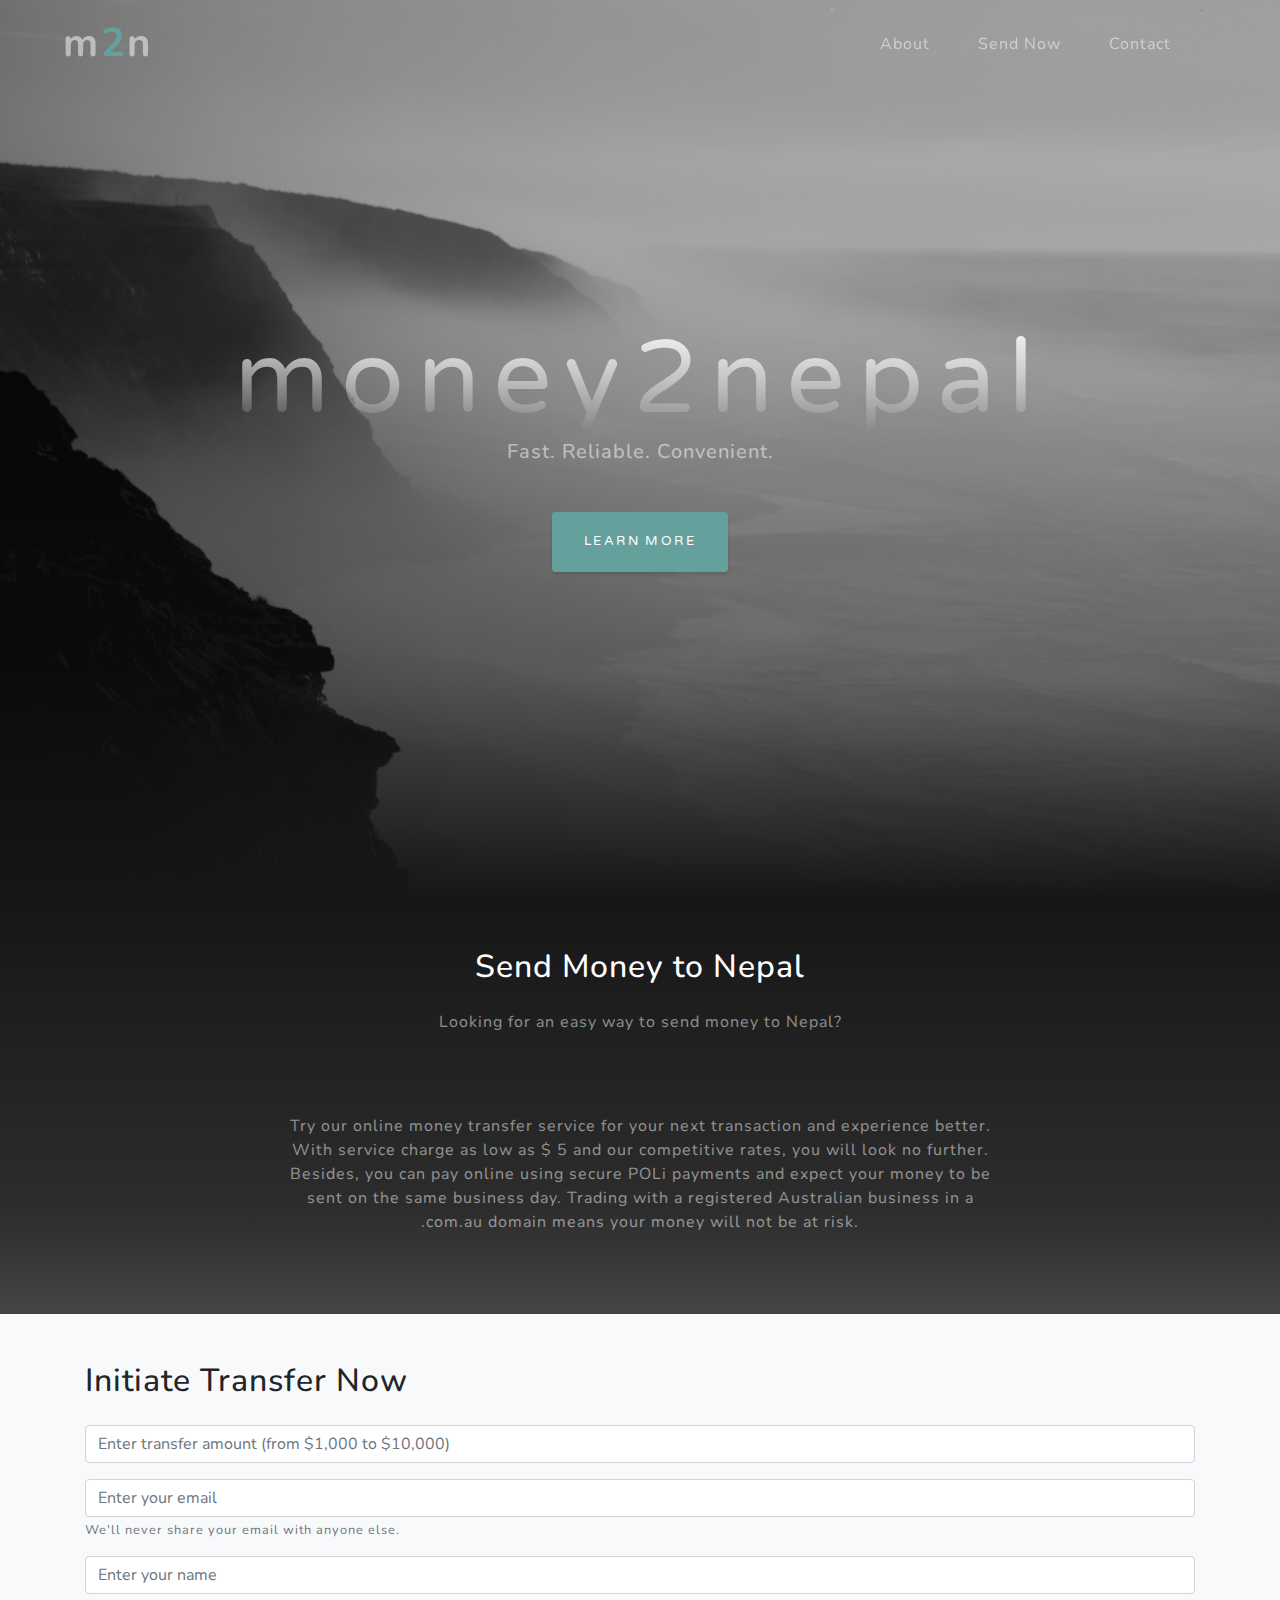
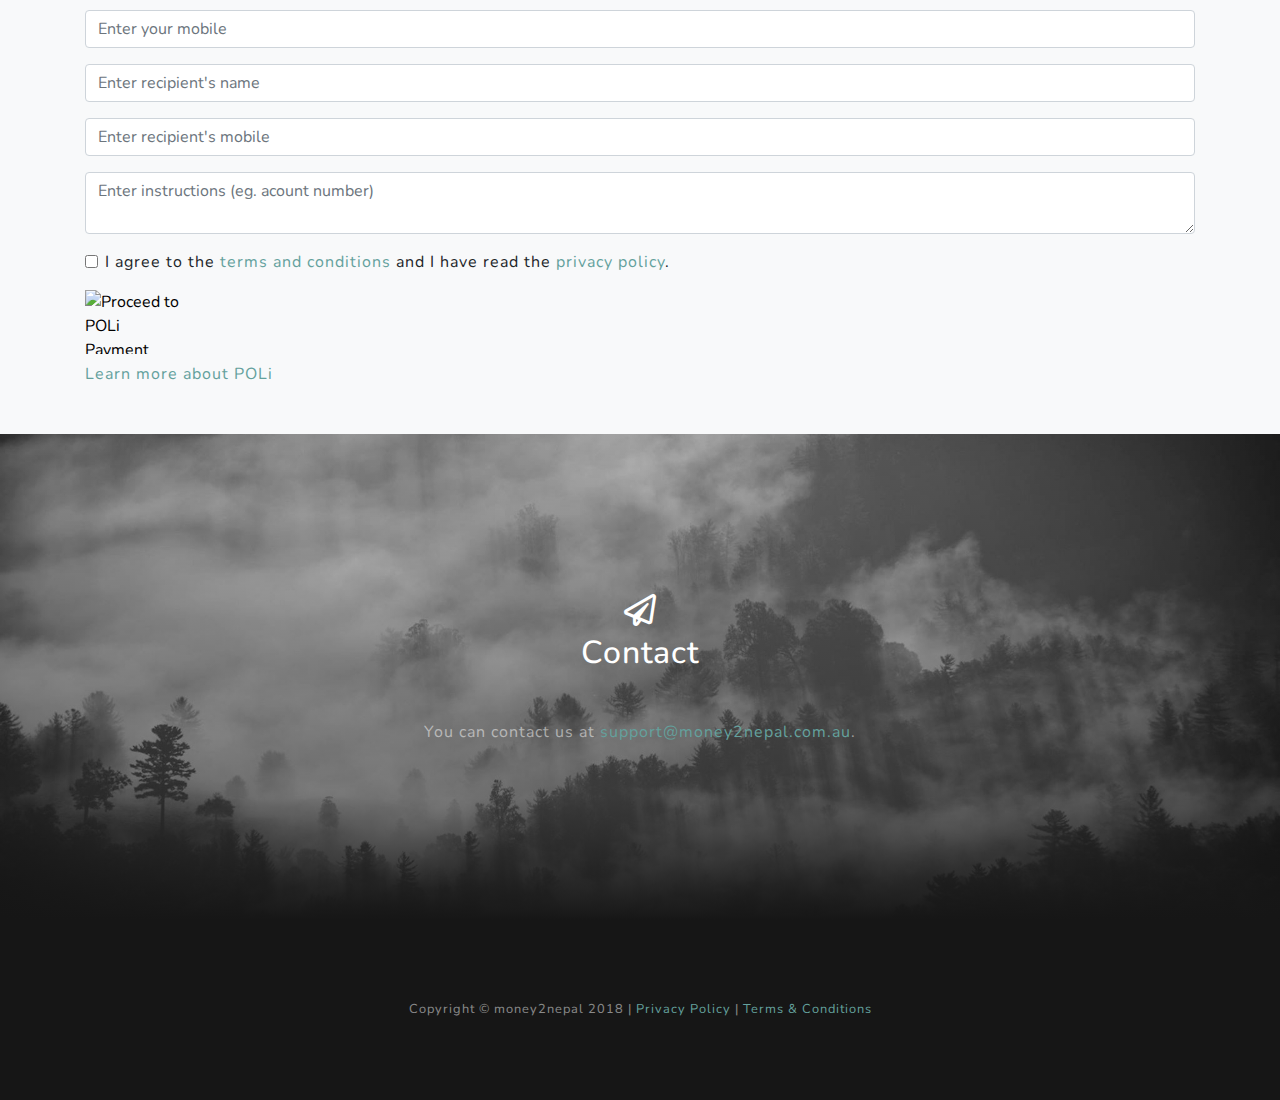
==== commit 0b72e4ba: "Added sender email also in the review." ====
--- a/index.html
+++ b/index.html
@@ -196,15 +196,19 @@
               <span class="reviewName"></span>
             </li>
             <li>
-              <strong>Sender mobile: </strong>
+              <strong>Sender Mobile: </strong>
               <span class="reviewMobile"></span>
+            </li>
+            <li>
+              <strong>Sender Email: </strong>
+              <span class="reviewEmail"></span>
             </li>
             <li>
               <strong>Recipient: </strong>
               <span class="reviewRecipientName"></span>
             </li>
             <li>
-              <strong>Recipient mobile: </strong>
+              <strong>Recipient Mobile: </strong>
               <span class="reviewRecipientMobile"></span>
             </li>
             <li>
@@ -245,7 +249,7 @@
           </button>
         </div>
         <div class="modal-body">
-          <p>Thank you for your transaction with us. We will contact you shortly with an update.</p>
+          <p>Thank you for your transaction with us. You will receive an order confirmation email soon.</p>
           <h6>Order details:</h6>
           <ul>
             <li>
@@ -273,15 +277,19 @@
               <span class="reviewName"></span>
             </li>
             <li>
-              <strong>Sender mobile: </strong>
+              <strong>Sender Mobile: </strong>
               <span class="reviewMobile"></span>
+            </li>
+            <li>
+              <strong>Sender Email: </strong>
+              <span class="reviewEmail"></span>
             </li>
             <li>
               <strong>Recipient: </strong>
               <span class="reviewRecipientName"></span>
             </li>
             <li>
-              <strong>Recipient mobile: </strong>
+              <strong>Recipient Mobile: </strong>
               <span class="reviewRecipientMobile"></span>
             </li>
             <li>
--- a/css/grayscale.min.css
+++ b/css/grayscale.min.css
@@ -2,4 +2,4 @@
  * Start Bootstrap - Grayscale v5.0.1 (https://startbootstrap.com/template-overviews/grayscale)
  * Copyright 2013-2018 Start Bootstrap
  * Licensed under MIT (https://github.com/BlackrockDigital/startbootstrap-grayscale/blob/master/LICENSE)
- */#mainNav{min-height:56px;background-color:#fff}#mainNav .navbar-toggler{font-size:80%;padding:.75rem;color:#64a19d;border:1px solid #64a19d}#mainNav .navbar-toggler:focus{outline:0}#mainNav .navbar-brand{color:#161616;font-weight:700;padding:.9rem 0}#mainNav .navbar-nav .nav-item:hover{color:fade(white,80%);outline:0;background-color:transparent}#mainNav .navbar-nav .nav-item:active,#mainNav .navbar-nav .nav-item:focus{outline:0;background-color:transparent}@media (min-width:992px){#mainNav{padding-top:0;padding-bottom:0;border-bottom:none;background-color:transparent;transition:background-color .3s ease-in-out}#mainNav .navbar-brand{padding:.5rem 0;color:rgba(255,255,255,.5)}#mainNav .nav-link{transition:none;padding:2rem 1.5rem;color:rgba(255,255,255,.5)}#mainNav .nav-link:hover{color:rgba(255,255,255,.75)}#mainNav .nav-link:active{color:#fff}#mainNav.navbar-shrink{background-color:#fff}#mainNav.navbar-shrink .navbar-brand{color:#161616}#mainNav.navbar-shrink .nav-link{color:#161616;padding:1.5rem 1.5rem 1.25rem;border-bottom:.25rem solid transparent}#mainNav.navbar-shrink .nav-link:hover{color:#64a19d}#mainNav.navbar-shrink .nav-link:active{color:#467370}#mainNav.navbar-shrink .nav-link.active{color:#64a19d;outline:0;border-bottom:.25rem solid #64a19d}}.masthead{position:relative;width:100%;height:auto;min-height:35rem;padding:15rem 0;background:linear-gradient(to bottom,rgba(22,22,22,.1) 0,rgba(22,22,22,.5) 75%,#161616 100%),url(../img/bg-masthead-optimised.jpg);background-position:center;background-repeat:no-repeat;background-attachment:scroll;background-size:cover}.masthead h1{font-family:'Varela Round';font-size:1.5rem;line-height:2.5rem;letter-spacing:.8rem;background:-webkit-linear-gradient(rgba(255,255,255,.9),rgba(255,255,255,0));-webkit-text-fill-color:transparent;-webkit-background-clip:text}.masthead h2{max-width:20rem;font-size:1rem}@media (min-width:370px){.masthead h1{font-size:1.7rem}}@media (min-width:400px){.masthead h1{font-size:2rem}}@media (min-width:490px){.masthead h1{font-size:2.5rem}}@media (min-width:768px){.masthead h1{font-size:4rem;line-height:4rem}}@media (min-width:992px){.masthead{height:100vh;padding:0}.masthead h1{font-size:6.5rem;line-height:6.5rem;letter-spacing:.8rem}.masthead h2{max-width:30rem;font-size:1.25rem}}.btn{box-shadow:0 .1875rem .1875rem 0 rgba(0,0,0,.1)!important;padding:1.25rem 2rem;font-family:'Varela Round';font-size:80%;text-transform:uppercase;letter-spacing:.15rem;border:0}.btn-primary{background-color:#64a19d}.btn-primary:hover{background-color:#4f837f}.btn-primary:focus{background-color:#4f837f;color:#fff}.btn-primary:active{background-color:#467370!important}.about-section{padding-top:3rem;background:linear-gradient(to bottom,#161616 0,rgba(22,22,22,.9) 75%,rgba(22,22,22,.8) 100%)}.about-section p{margin-bottom:5rem}.projects-section{padding:3rem 0}.projects-section .featured-text{padding:2rem}@media (min-width:992px){.projects-section .featured-text{padding:0 0 0 2rem;border-left:.5rem solid #64a19d}}.projects-section .project-text{padding:3rem;font-size:90%}@media (min-width:992px){.projects-section .project-text{padding:5rem}.projects-section .project-text hr{border-color:#64a19d;border-width:.25rem;width:30%}}.signup-section{padding:10rem 0;background:linear-gradient(to bottom,rgba(22,22,22,.1) 0,rgba(22,22,22,.5) 75%,#161616 100%),url(../img/bg-signup.jpg);background-position:center;background-repeat:no-repeat;background-attachment:scroll;background-size:cover}.signup-section .form-inline input{box-shadow:0 .1875rem .1875rem 0 rgba(0,0,0,.1)!important;padding:1.25rem 2rem;height:auto;font-family:'Varela Round';font-size:80%;text-transform:uppercase;letter-spacing:.15rem;border:0}.loader{border:8px solid #f8f9fa;border-top:8px solid #64a19d;border-radius:50%;width:47px;height:47px;animation:spin 2s linear infinite}@keyframes spin{0%{transform:rotate(0)}100%{transform:rotate(360deg)}}body{font-family:Nunito;letter-spacing:.0625em}a{color:#64a19d}a:focus,a:hover{text-decoration:none;color:#3c6360}.bg-black{background-color:#161616!important}.bg-primary{background-color:#64a19d!important}.text-primary{color:#64a19d!important}footer{padding:5rem 0}.zoom{transition:transform .2s}.zoom:hover{-ms-transform:scale(1.1);-webkit-transform:scale(1.1);transform:scale(1.1)}+ */#mainNav{min-height:56px;background-color:#fff}#mainNav .navbar-toggler{font-size:80%;padding:.75rem;color:#64a19d;border:1px solid #64a19d}#mainNav .navbar-toggler:focus{outline:0}#mainNav .navbar-brand{transform:scale(2);color:#161616;font-weight:700;padding:.9rem 0}#mainNav .navbar-nav .nav-item:hover{color:fade(white,80%);outline:0;background-color:transparent}#mainNav .navbar-nav .nav-item:active,#mainNav .navbar-nav .nav-item:focus{outline:0;background-color:transparent}@media (min-width:992px){#mainNav{padding-top:0;padding-bottom:0;border-bottom:none;background-color:transparent;transition:background-color .3s ease-in-out}#mainNav .navbar-brand{padding:.5rem 0;color:rgba(255,255,255,.5)}#mainNav .nav-link{transition:none;padding:2rem 1.5rem;color:rgba(255,255,255,.5)}#mainNav .nav-link:hover{color:rgba(255,255,255,.75)}#mainNav .nav-link:active{color:#fff}#mainNav.navbar-shrink{background-color:#fff}#mainNav.navbar-shrink .navbar-brand{color:#161616}#mainNav.navbar-shrink .nav-link{color:#161616;padding:1.5rem 1.5rem 1.25rem;border-bottom:.25rem solid transparent}#mainNav.navbar-shrink .nav-link:hover{color:#64a19d}#mainNav.navbar-shrink .nav-link:active{color:#467370}#mainNav.navbar-shrink .nav-link.active{color:#64a19d;outline:0;border-bottom:.25rem solid #64a19d}}.masthead{position:relative;width:100%;height:auto;min-height:35rem;padding:15rem 0;background:linear-gradient(to bottom,rgba(22,22,22,.1) 0,rgba(22,22,22,.5) 75%,#161616 100%),url(../img/bg-masthead-optimised.jpg);background-position:center;background-repeat:no-repeat;background-attachment:scroll;background-size:cover}.masthead h1{font-family:'Varela Round';font-size:1.5rem;line-height:2.5rem;letter-spacing:.8rem;background:-webkit-linear-gradient(rgba(255,255,255,.9),rgba(255,255,255,0));-webkit-text-fill-color:transparent;-webkit-background-clip:text}.masthead h2{max-width:20rem;font-size:1rem}@media (min-width:370px){.masthead h1{font-size:1.7rem}}@media (min-width:400px){.masthead h1{font-size:2rem}}@media (min-width:490px){.masthead h1{font-size:2.5rem}}@media (min-width:768px){.masthead h1{font-size:4rem;line-height:4rem}}@media (min-width:992px){.masthead{height:100vh;padding:0}.masthead h1{font-size:6.5rem;line-height:6.5rem;letter-spacing:.8rem}.masthead h2{max-width:30rem;font-size:1.25rem}}.btn{box-shadow:0 .1875rem .1875rem 0 rgba(0,0,0,.1)!important;padding:1.25rem 2rem;font-family:'Varela Round';font-size:80%;text-transform:uppercase;letter-spacing:.15rem;border:0}.btn-primary{background-color:#64a19d}.btn-primary:hover{background-color:#4f837f}.btn-primary:focus{background-color:#4f837f;color:#fff}.btn-primary:active{background-color:#467370!important}.about-section{padding-top:3rem;background:linear-gradient(to bottom,#161616 0,rgba(22,22,22,.9) 75%,rgba(22,22,22,.8) 100%)}.about-section p{margin-bottom:5rem}.projects-section{padding:3rem 0}.projects-section .featured-text{padding:2rem}@media (min-width:992px){.projects-section .featured-text{padding:0 0 0 2rem;border-left:.5rem solid #64a19d}}.projects-section .project-text{padding:3rem;font-size:90%}@media (min-width:992px){.projects-section .project-text{padding:5rem}.projects-section .project-text hr{border-color:#64a19d;border-width:.25rem;width:30%}}.signup-section{padding:10rem 0;background:linear-gradient(to bottom,rgba(22,22,22,.1) 0,rgba(22,22,22,.5) 75%,#161616 100%),url(../img/bg-signup.jpg);background-position:center;background-repeat:no-repeat;background-attachment:scroll;background-size:cover}.signup-section .form-inline input{box-shadow:0 .1875rem .1875rem 0 rgba(0,0,0,.1)!important;padding:1.25rem 2rem;height:auto;font-family:'Varela Round';font-size:80%;text-transform:uppercase;letter-spacing:.15rem;border:0}.loader{border:8px solid #f8f9fa;border-top:8px solid #64a19d;border-radius:50%;width:47px;height:47px;animation:spin 2s linear infinite}@keyframes spin{0%{transform:rotate(0)}100%{transform:rotate(360deg)}}body{font-family:Nunito;letter-spacing:.0625em}a{color:#64a19d}a:focus,a:hover{text-decoration:none;color:#3c6360}.bg-black{background-color:#161616!important}.bg-primary{background-color:#64a19d!important}.text-primary{color:#64a19d!important}footer{padding:5rem 0}.zoom{transition:transform .2s}.zoom:hover{-ms-transform:scale(1.1);-webkit-transform:scale(1.1);transform:scale(1.1)}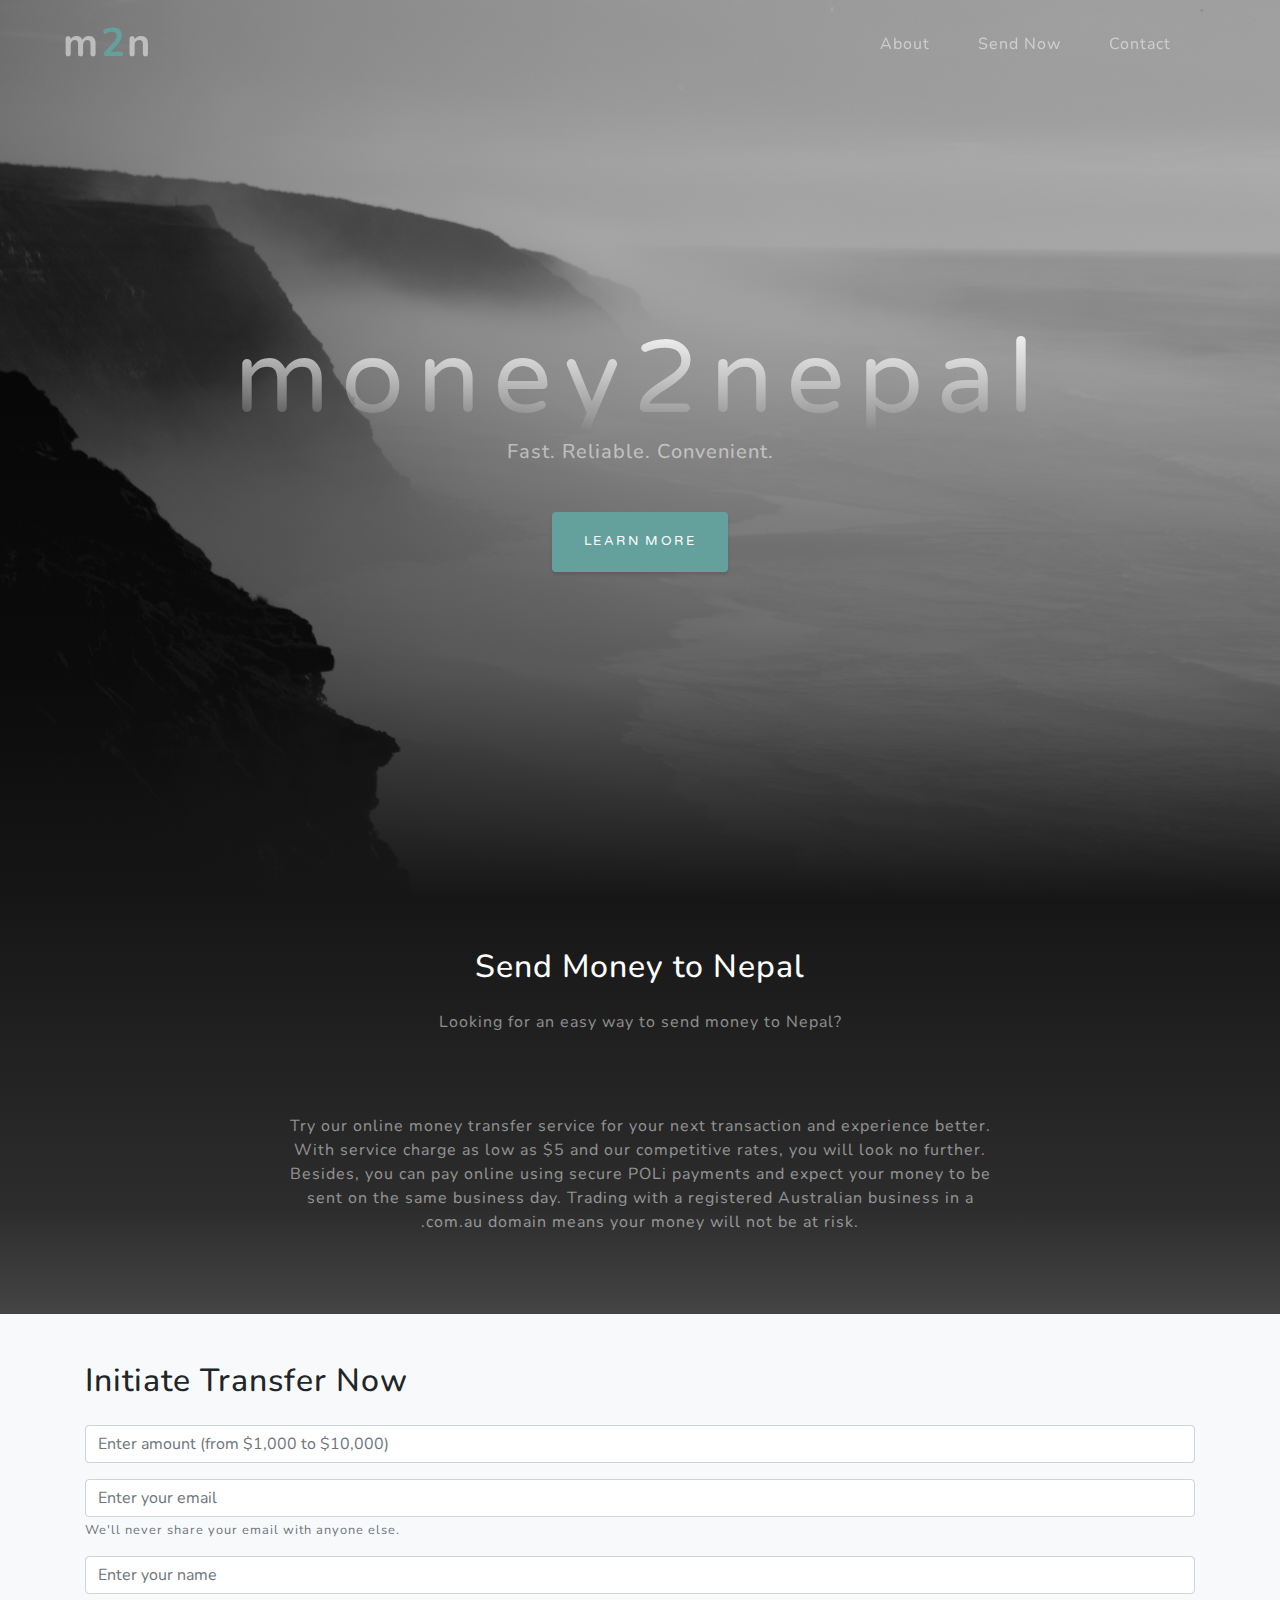
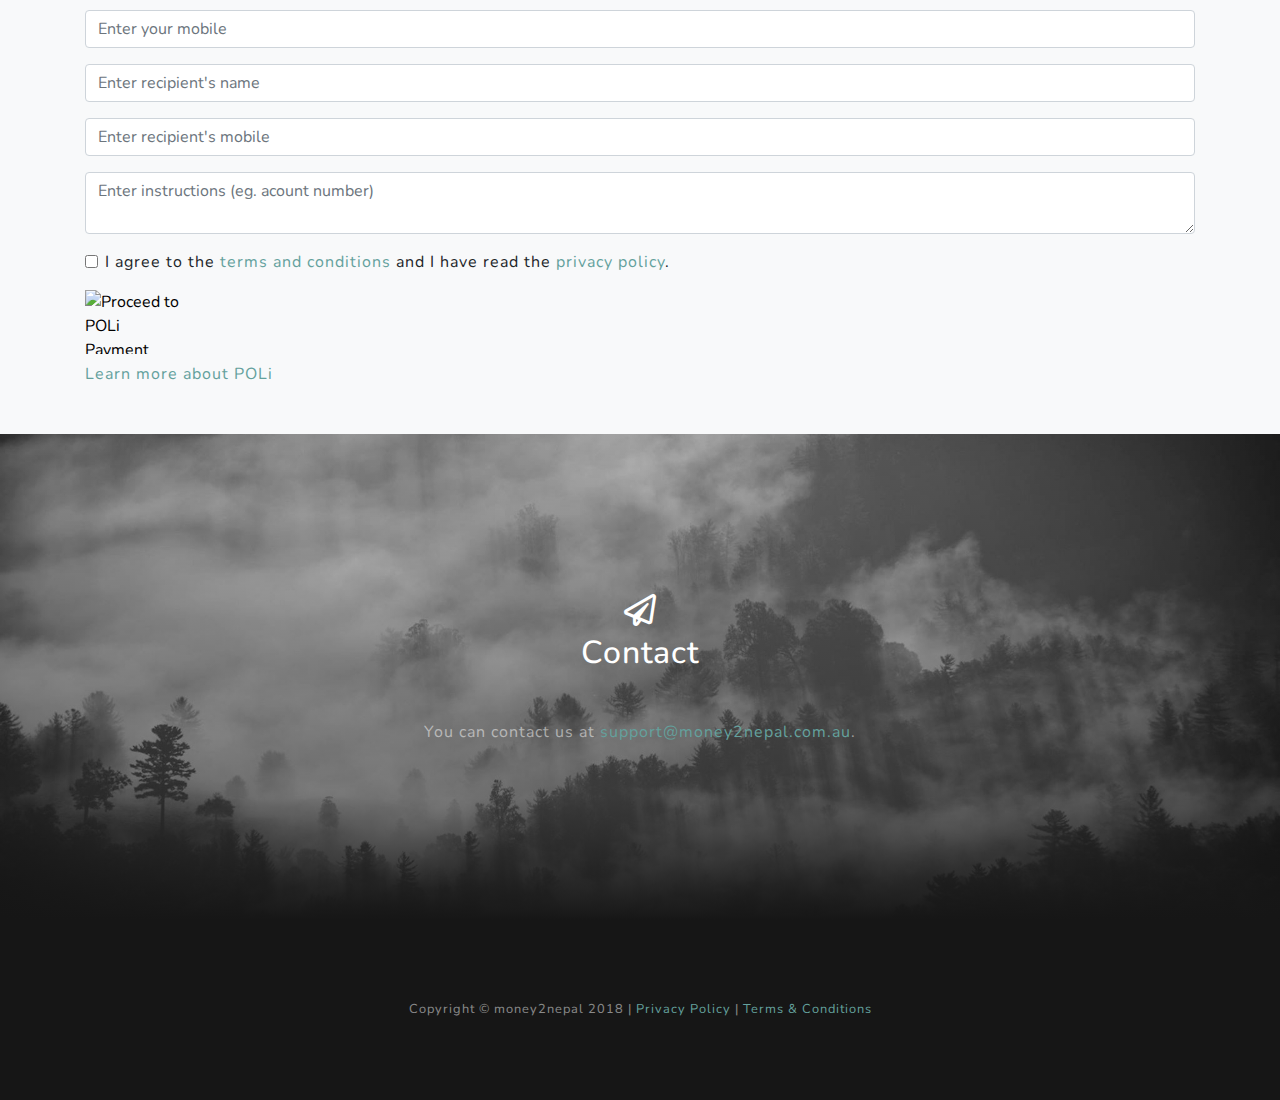
==== commit 9490b5e0: "Amount placeholder didn't fit on iphone screens." ====
--- a/index.html
+++ b/index.html
@@ -20,6 +20,8 @@
 
   <!-- Custom styles for this template -->
   <link href="css/grayscale.min.css" rel="stylesheet">
+
+  <link rel="icon" type="image/png" sizes="96x96" href="/favicon-96x96.png">
 
 </head>
 
@@ -69,8 +71,7 @@
           <h2 class="text-white mb-4">Send Money to Nepal</h2>
           <p class="text-white-50">Looking for an easy way to send money to Nepal?</p>
           <p class="text-white-50">Try our online money transfer service for your next transaction and experience better. With service charge as low
-            as $
-            <span id="serviceCharge"></span> and our competitive rates, you will look no further. Besides, you can pay online using secure POLi payments
+            as $<span id="serviceCharge"></span> and our competitive rates, you will look no further. Besides, you can pay online using secure POLi payments
             and expect your money to be sent on the same business day. Trading with a registered Australian business in a
             .com.au domain means your money will not be at risk.</p>
         </div>
@@ -86,7 +87,7 @@
         <div class="form-group">
           <!-- <label for="amount">Transfer amount (AUD)</label> -->
           <input type="number" required="Please enter the transfer amount." class="form-control" id="amount" aria-describedby="amountHelp"
-            placeholder="Enter transfer amount (from $1,000 to $10,000)" min="1000" max="10000">
+            placeholder="Enter amount (from $1,000 to $10,000)" min="1000" max="10000">
           <small id="amountHelp" class="form-text text-muted"></small>
         </div>
         <div class="form-group">
@@ -123,12 +124,7 @@
             and I have read the
             <a href="privacy-policy.html">privacy policy</a>.</label>
         </div>
-        <!-- <div class="form-group">
-                <label class="image-radio">
-                  <input type="radio" name="image_radio" value="2">
-                  <img class="img-responsive" src="https://resources.apac.paywithpoli.com/poli-logo-37.png" width="79" height="50">
-                </label>
-              </div> -->
+        <div class="g-recaptcha mb-3" data-sitekey="6LdouWgUAAAAANtxAPN6IJ-Z9ICvnOeFQNLCd-oZ"></div>
         <input id="buttonPOLi" class="zoom" type="image" src="https://resources.apac.paywithpoli.com/poli-logo-37.png" width="100"
           height="64" title="Proceed to POLi Payment" alt="Proceed to POLi Payment" />
         <br>
@@ -163,7 +159,7 @@
   </footer>
 
 
-  <div class="modal" id="modalConfirmPayment" tabindex="-1" role="dialog">
+  <div class="modal" id="modalConfirmPayment" tabindex="-1" role="dialog" data-backdrop="static" data-keyboard="false">
     <div class="modal-dialog" role="document">
       <div class="modal-content">
         <div class="modal-header">
@@ -343,6 +339,25 @@
     </div>
   </div>
 
+  <div class="modal" id="modalSessionExpired" tabindex="-1" role="dialog" data-backdrop="static" data-keyboard="false">
+    <div class="modal-dialog" role="document">
+      <div class="modal-content">
+        <div class="modal-header">
+          <h5 class="modal-title">Session Expired</h5>
+          <button type="button" class="close" data-dismiss="modal" aria-label="Close">
+            <span aria-hidden="true">&times;</span>
+          </button>
+        </div>
+        <div class="modal-body">
+          <p>Your session has expired. If you didn't receive a confirmation email of your last transaction, please contact support@money2nepal.com.au.</p>
+        </div>
+        <div class="modal-footer">
+          <button type="button" class="btn btn-primary" data-dismiss="modal">Ok</button>
+        </div>
+      </div>
+    </div>
+  </div>
+
   <!-- Bootstrap core JavaScript -->
   <script src="vendor/jquery/jquery.min.js"></script>
   <script src="vendor/bootstrap/js/bootstrap.bundle.min.js"></script>
@@ -353,6 +368,9 @@
   <!-- Custom scripts for this template -->
   <script src="js/grayscale.min.js"></script>
 
+  <script src="https://www.google.com/recaptcha/api.js?onload=onRecaptchaLoad"
+  async defer></script>
+
 </body>
 
 </html>--- a/css/grayscale.min.css
+++ b/css/grayscale.min.css
@@ -2,4 +2,4 @@
  * Start Bootstrap - Grayscale v5.0.1 (https://startbootstrap.com/template-overviews/grayscale)
  * Copyright 2013-2018 Start Bootstrap
  * Licensed under MIT (https://github.com/BlackrockDigital/startbootstrap-grayscale/blob/master/LICENSE)
- */#mainNav{min-height:56px;background-color:#fff}#mainNav .navbar-toggler{font-size:80%;padding:.75rem;color:#64a19d;border:1px solid #64a19d}#mainNav .navbar-toggler:focus{outline:0}#mainNav .navbar-brand{transform:scale(2);color:#161616;font-weight:700;padding:.9rem 0}#mainNav .navbar-nav .nav-item:hover{color:fade(white,80%);outline:0;background-color:transparent}#mainNav .navbar-nav .nav-item:active,#mainNav .navbar-nav .nav-item:focus{outline:0;background-color:transparent}@media (min-width:992px){#mainNav{padding-top:0;padding-bottom:0;border-bottom:none;background-color:transparent;transition:background-color .3s ease-in-out}#mainNav .navbar-brand{padding:.5rem 0;color:rgba(255,255,255,.5)}#mainNav .nav-link{transition:none;padding:2rem 1.5rem;color:rgba(255,255,255,.5)}#mainNav .nav-link:hover{color:rgba(255,255,255,.75)}#mainNav .nav-link:active{color:#fff}#mainNav.navbar-shrink{background-color:#fff}#mainNav.navbar-shrink .navbar-brand{color:#161616}#mainNav.navbar-shrink .nav-link{color:#161616;padding:1.5rem 1.5rem 1.25rem;border-bottom:.25rem solid transparent}#mainNav.navbar-shrink .nav-link:hover{color:#64a19d}#mainNav.navbar-shrink .nav-link:active{color:#467370}#mainNav.navbar-shrink .nav-link.active{color:#64a19d;outline:0;border-bottom:.25rem solid #64a19d}}.masthead{position:relative;width:100%;height:auto;min-height:35rem;padding:15rem 0;background:linear-gradient(to bottom,rgba(22,22,22,.1) 0,rgba(22,22,22,.5) 75%,#161616 100%),url(../img/bg-masthead-optimised.jpg);background-position:center;background-repeat:no-repeat;background-attachment:scroll;background-size:cover}.masthead h1{font-family:'Varela Round';font-size:1.5rem;line-height:2.5rem;letter-spacing:.8rem;background:-webkit-linear-gradient(rgba(255,255,255,.9),rgba(255,255,255,0));-webkit-text-fill-color:transparent;-webkit-background-clip:text}.masthead h2{max-width:20rem;font-size:1rem}@media (min-width:370px){.masthead h1{font-size:1.7rem}}@media (min-width:400px){.masthead h1{font-size:2rem}}@media (min-width:490px){.masthead h1{font-size:2.5rem}}@media (min-width:768px){.masthead h1{font-size:4rem;line-height:4rem}}@media (min-width:992px){.masthead{height:100vh;padding:0}.masthead h1{font-size:6.5rem;line-height:6.5rem;letter-spacing:.8rem}.masthead h2{max-width:30rem;font-size:1.25rem}}.btn{box-shadow:0 .1875rem .1875rem 0 rgba(0,0,0,.1)!important;padding:1.25rem 2rem;font-family:'Varela Round';font-size:80%;text-transform:uppercase;letter-spacing:.15rem;border:0}.btn-primary{background-color:#64a19d}.btn-primary:hover{background-color:#4f837f}.btn-primary:focus{background-color:#4f837f;color:#fff}.btn-primary:active{background-color:#467370!important}.about-section{padding-top:3rem;background:linear-gradient(to bottom,#161616 0,rgba(22,22,22,.9) 75%,rgba(22,22,22,.8) 100%)}.about-section p{margin-bottom:5rem}.projects-section{padding:3rem 0}.projects-section .featured-text{padding:2rem}@media (min-width:992px){.projects-section .featured-text{padding:0 0 0 2rem;border-left:.5rem solid #64a19d}}.projects-section .project-text{padding:3rem;font-size:90%}@media (min-width:992px){.projects-section .project-text{padding:5rem}.projects-section .project-text hr{border-color:#64a19d;border-width:.25rem;width:30%}}.signup-section{padding:10rem 0;background:linear-gradient(to bottom,rgba(22,22,22,.1) 0,rgba(22,22,22,.5) 75%,#161616 100%),url(../img/bg-signup.jpg);background-position:center;background-repeat:no-repeat;background-attachment:scroll;background-size:cover}.signup-section .form-inline input{box-shadow:0 .1875rem .1875rem 0 rgba(0,0,0,.1)!important;padding:1.25rem 2rem;height:auto;font-family:'Varela Round';font-size:80%;text-transform:uppercase;letter-spacing:.15rem;border:0}.loader{border:8px solid #f8f9fa;border-top:8px solid #64a19d;border-radius:50%;width:47px;height:47px;animation:spin 2s linear infinite}@keyframes spin{0%{transform:rotate(0)}100%{transform:rotate(360deg)}}body{font-family:Nunito;letter-spacing:.0625em}a{color:#64a19d}a:focus,a:hover{text-decoration:none;color:#3c6360}.bg-black{background-color:#161616!important}.bg-primary{background-color:#64a19d!important}.text-primary{color:#64a19d!important}footer{padding:5rem 0}.zoom{transition:transform .2s}.zoom:hover{-ms-transform:scale(1.1);-webkit-transform:scale(1.1);transform:scale(1.1)}+ */#mainNav{min-height:56px;background-color:#fff}#mainNav .navbar-toggler{font-size:80%;padding:.75rem;color:#64a19d;border:1px solid #64a19d}#mainNav .navbar-toggler:focus{outline:0}#mainNav .navbar-brand{transform:scale(1.5);color:#161616;font-weight:700;padding:.9rem 0}#mainNav .navbar-nav .nav-item:hover{color:fade(white,80%);outline:0;background-color:transparent}#mainNav .navbar-nav .nav-item:active,#mainNav .navbar-nav .nav-item:focus{outline:0;background-color:transparent}@media (min-width:992px){#mainNav{padding-top:0;padding-bottom:0;border-bottom:none;background-color:transparent;transition:background-color .3s ease-in-out}#mainNav .navbar-brand{transform:scale(2);padding:.5rem 0;color:rgba(255,255,255,.5)}#mainNav .nav-link{transition:none;padding:2rem 1.5rem;color:rgba(255,255,255,.5)}#mainNav .nav-link:hover{color:rgba(255,255,255,.75)}#mainNav .nav-link:active{color:#fff}#mainNav.navbar-shrink{background-color:#fff}#mainNav.navbar-shrink .navbar-brand{color:#161616}#mainNav.navbar-shrink .nav-link{color:#161616;padding:1.5rem 1.5rem 1.25rem;border-bottom:.25rem solid transparent}#mainNav.navbar-shrink .nav-link:hover{color:#64a19d}#mainNav.navbar-shrink .nav-link:active{color:#467370}#mainNav.navbar-shrink .nav-link.active{color:#64a19d;outline:0;border-bottom:.25rem solid #64a19d}}.masthead{position:relative;width:100%;height:auto;min-height:35rem;padding:15rem 0;background:linear-gradient(to bottom,rgba(22,22,22,.1) 0,rgba(22,22,22,.5) 75%,#161616 100%),url(../img/bg-masthead-optimised.jpg);background-position:center;background-repeat:no-repeat;background-attachment:scroll;background-size:cover}.masthead h1{font-family:'Varela Round';font-size:1.5rem;line-height:2.5rem;letter-spacing:.8rem;background:-webkit-linear-gradient(rgba(255,255,255,.9),rgba(255,255,255,0));-webkit-text-fill-color:transparent;-webkit-background-clip:text}.masthead h2{max-width:20rem;font-size:1rem}@media (min-width:370px){.masthead h1{font-size:1.7rem}}@media (min-width:400px){.masthead h1{font-size:2rem}}@media (min-width:490px){.masthead h1{font-size:2.5rem}}@media (min-width:768px){.masthead h1{font-size:4rem;line-height:4rem}}@media (min-width:992px){.masthead{height:100vh;padding:0}.masthead h1{font-size:6.5rem;line-height:6.5rem;letter-spacing:.8rem}.masthead h2{max-width:30rem;font-size:1.25rem}}.btn{box-shadow:0 .1875rem .1875rem 0 rgba(0,0,0,.1)!important;padding:1.25rem 2rem;font-family:'Varela Round';font-size:80%;text-transform:uppercase;letter-spacing:.15rem;border:0}.btn-primary{background-color:#64a19d}.btn-primary:hover{background-color:#4f837f}.btn-primary:focus{background-color:#4f837f;color:#fff}.btn-primary:active{background-color:#467370!important}.about-section{padding-top:3rem;background:linear-gradient(to bottom,#161616 0,rgba(22,22,22,.9) 75%,rgba(22,22,22,.8) 100%)}.about-section p{margin-bottom:5rem}.projects-section{padding:3rem 0}.projects-section .featured-text{padding:2rem}@media (min-width:992px){.projects-section .featured-text{padding:0 0 0 2rem;border-left:.5rem solid #64a19d}}.projects-section .project-text{padding:3rem;font-size:90%}@media (min-width:992px){.projects-section .project-text{padding:5rem}.projects-section .project-text hr{border-color:#64a19d;border-width:.25rem;width:30%}}.signup-section{padding:10rem 0;background:linear-gradient(to bottom,rgba(22,22,22,.1) 0,rgba(22,22,22,.5) 75%,#161616 100%),url(../img/bg-signup.jpg);background-position:center;background-repeat:no-repeat;background-attachment:scroll;background-size:cover}.signup-section .form-inline input{box-shadow:0 .1875rem .1875rem 0 rgba(0,0,0,.1)!important;padding:1.25rem 2rem;height:auto;font-family:'Varela Round';font-size:80%;text-transform:uppercase;letter-spacing:.15rem;border:0}.loader{border:8px solid #f8f9fa;border-top:8px solid #64a19d;border-radius:50%;width:47px;height:47px;animation:spin 2s linear infinite}@keyframes spin{0%{transform:rotate(0)}100%{transform:rotate(360deg)}}body{font-family:Nunito;letter-spacing:.0625em}a{color:#64a19d}a:focus,a:hover{text-decoration:none;color:#3c6360}.bg-black{background-color:#161616!important}.bg-primary{background-color:#64a19d!important}.text-primary{color:#64a19d!important}footer{padding:5rem 0}.zoom{transition:transform .2s}.zoom:hover{-ms-transform:scale(1.1);-webkit-transform:scale(1.1);transform:scale(1.1)}